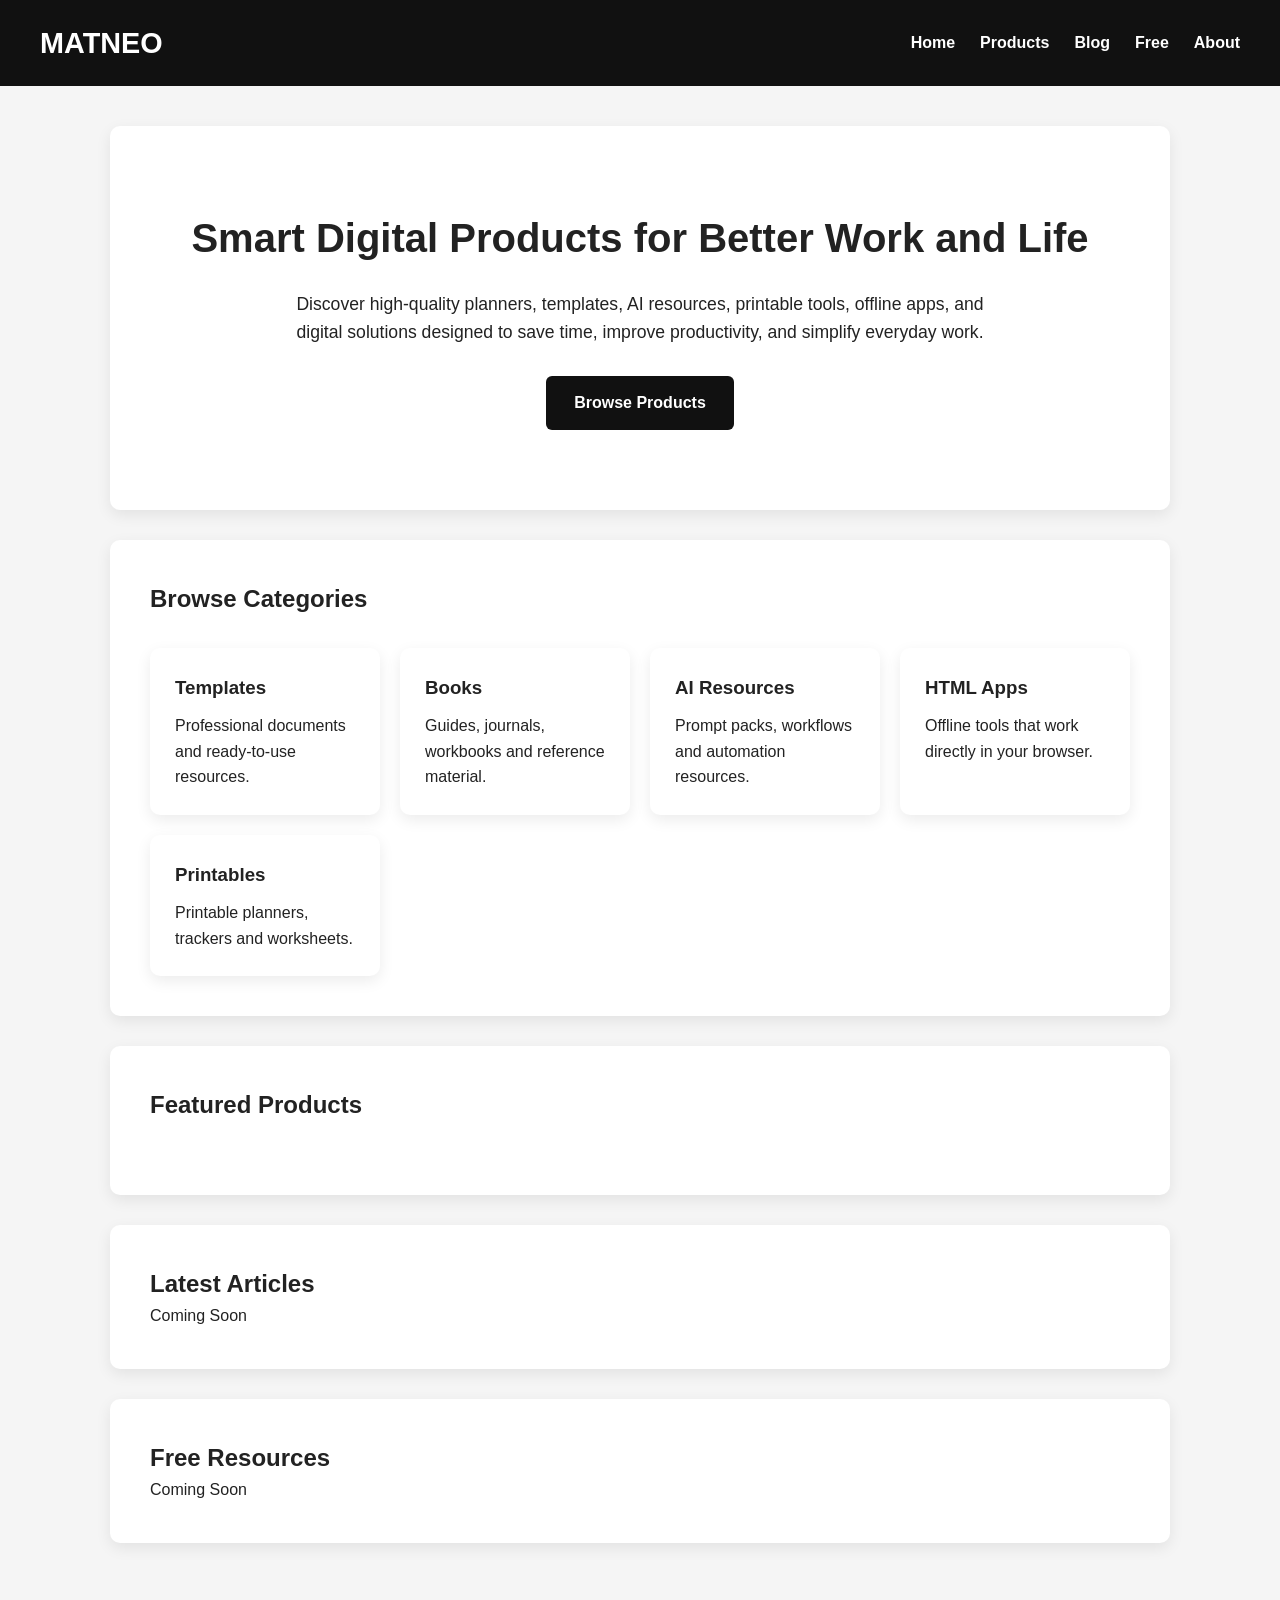
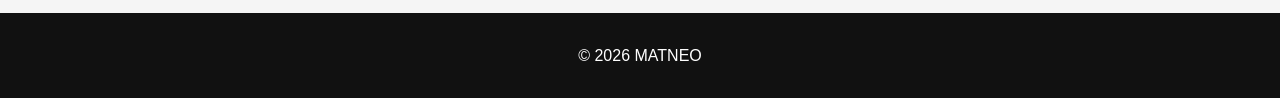
==== index.html @ 61af0aec "Initial website structure Homepage, styles, categories and product system." ====
<!DOCTYPE html>
<html lang="en">
<head>
    <meta charset="UTF-8">
    <meta name="viewport" content="width=device-width, initial-scale=1.0">

    <title>MATNEO | Smart Digital Products</title>

    <meta name="description" content="Digital products, templates, planners, AI tools and productivity resources.">

    <link rel="stylesheet" href="css/style.css">
</head>

<body>

<header>

    <div class="logo">
        <a href="index.html">MATNEO</a>
    </div>

    <nav>

        <a href="index.html">Home</a>

        <a href="products/">Products</a>

        <a href="blog/">Blog</a>

        <a href="downloads/">Free</a>

        <a href="#">About</a>

    </nav>

</header>

<main>

<section id="hero">

    <h2>Smart Digital Products for Better Work and Life</h2>

    <p>
        Discover high-quality planners, templates, AI resources, printable tools,
        offline apps, and digital solutions designed to save time, improve
        productivity, and simplify everyday work.
    </p>

    <a href="products/" class="btn">
        Browse Products
    </a>

</section>

<section id="categories">

    <h2>Browse Categories</h2>

    <div class="category-grid">

        <a href="products/" class="category-card">
            <h3>Templates</h3>
            <p>Professional documents and ready-to-use resources.</p>
        </a>

        <a href="products/" class="category-card">
            <h3>Books</h3>
            <p>Guides, journals, workbooks and reference material.</p>
        </a>

        <a href="products/" class="category-card">
            <h3>AI Resources</h3>
            <p>Prompt packs, workflows and automation resources.</p>
        </a>

        <a href="products/" class="category-card">
            <h3>HTML Apps</h3>
            <p>Offline tools that work directly in your browser.</p>
        </a>

        <a href="products/" class="category-card">
            <h3>Printables</h3>
            <p>Printable planners, trackers and worksheets.</p>
        </a>

    </div>

</section>

<section id="featured">

    <h2>Featured Products</h2>

    <div id="featured-products">

    </div>

</section>

<section id="latest">

<h2>Latest Articles</h2>

<p>Coming Soon</p>

</section>

<section id="free">

<h2>Free Resources</h2>

<p>Coming Soon</p>

</section>

</main>

<footer>

<p>© 2026 MATNEO</p>

</footer>

<script src="js/app.js"></script>

</body>
</html>
---- css/style.css ----
:root{

    --primary:#111111;
    --secondary:#f5f5f5;
    --background:#ffffff;
    --text:#222222;

    --radius:10px;

    --container:1100px;

    --transition:.3s;

    --shadow:0 5px 15px rgba(0,0,0,.08);

    --font:Arial, Helvetica, sans-serif;

}
*{
margin:0;
padding:0;
box-sizing:border-box;
}

body{
font-family:var(--font);
line-height:1.6;
background:var(--secondary);
color:var(--text);
}

header{
display:flex;
justify-content:space-between;
align-items:center;
background:var(--primary);
padding:20px 40px;
}

.logo a{
font-size:1.8rem;
font-weight:bold;
color:white;
text-decoration:none;
}

nav{
display:flex;
gap:25px;
align-items:center;
}

nav a{
color:white;
text-decoration:none;
font-weight:600;
transition:.3s;
}

nav a:hover{
opacity:.7;
}

main{
max-width:var(--container);
margin:auto;
padding:40px 20px;
}

section{
background:var(--background);
padding:40px;
margin-bottom:30px;
border-radius:var(--radius);
box-shadow:var(--shadow);
}

footer{
text-align:center;
padding:30px;
background:var(--primary);
color:white;
}

#hero{
    text-align:center;
    padding:80px 30px;
}

#hero h2{
    font-size:2.5rem;
    margin-bottom:20px;
}

#hero p{
    max-width:700px;
    margin:0 auto 30px;
    font-size:1.1rem;
}

.btn{
    display:inline-block;
    padding:14px 28px;
    background:#111;
    color:white;
    text-decoration:none;
    border-radius:6px;
    font-weight:bold;
}

.btn:hover{
    opacity:.85;
}

/* ==========================
   CATEGORY GRID
========================== */

.category-grid{
display:grid;
grid-template-columns:repeat(auto-fit,minmax(220px,1fr));
gap:20px;
margin-top:30px;
}

.category-card{
display:block;
padding:25px;
background:var(--background);
color:var(--text);
text-decoration:none;
border-radius:var(--radius);
box-shadow:var(--shadow);
transition:var(--transition);
}

.category-card:hover{
transform:translateY(-5px);
}

.category-card h3{
margin-bottom:10px;
}

#featured-products{
display:grid;
grid-template-columns:repeat(auto-fit,minmax(250px,1fr));
gap:20px;
margin-top:30px;
}
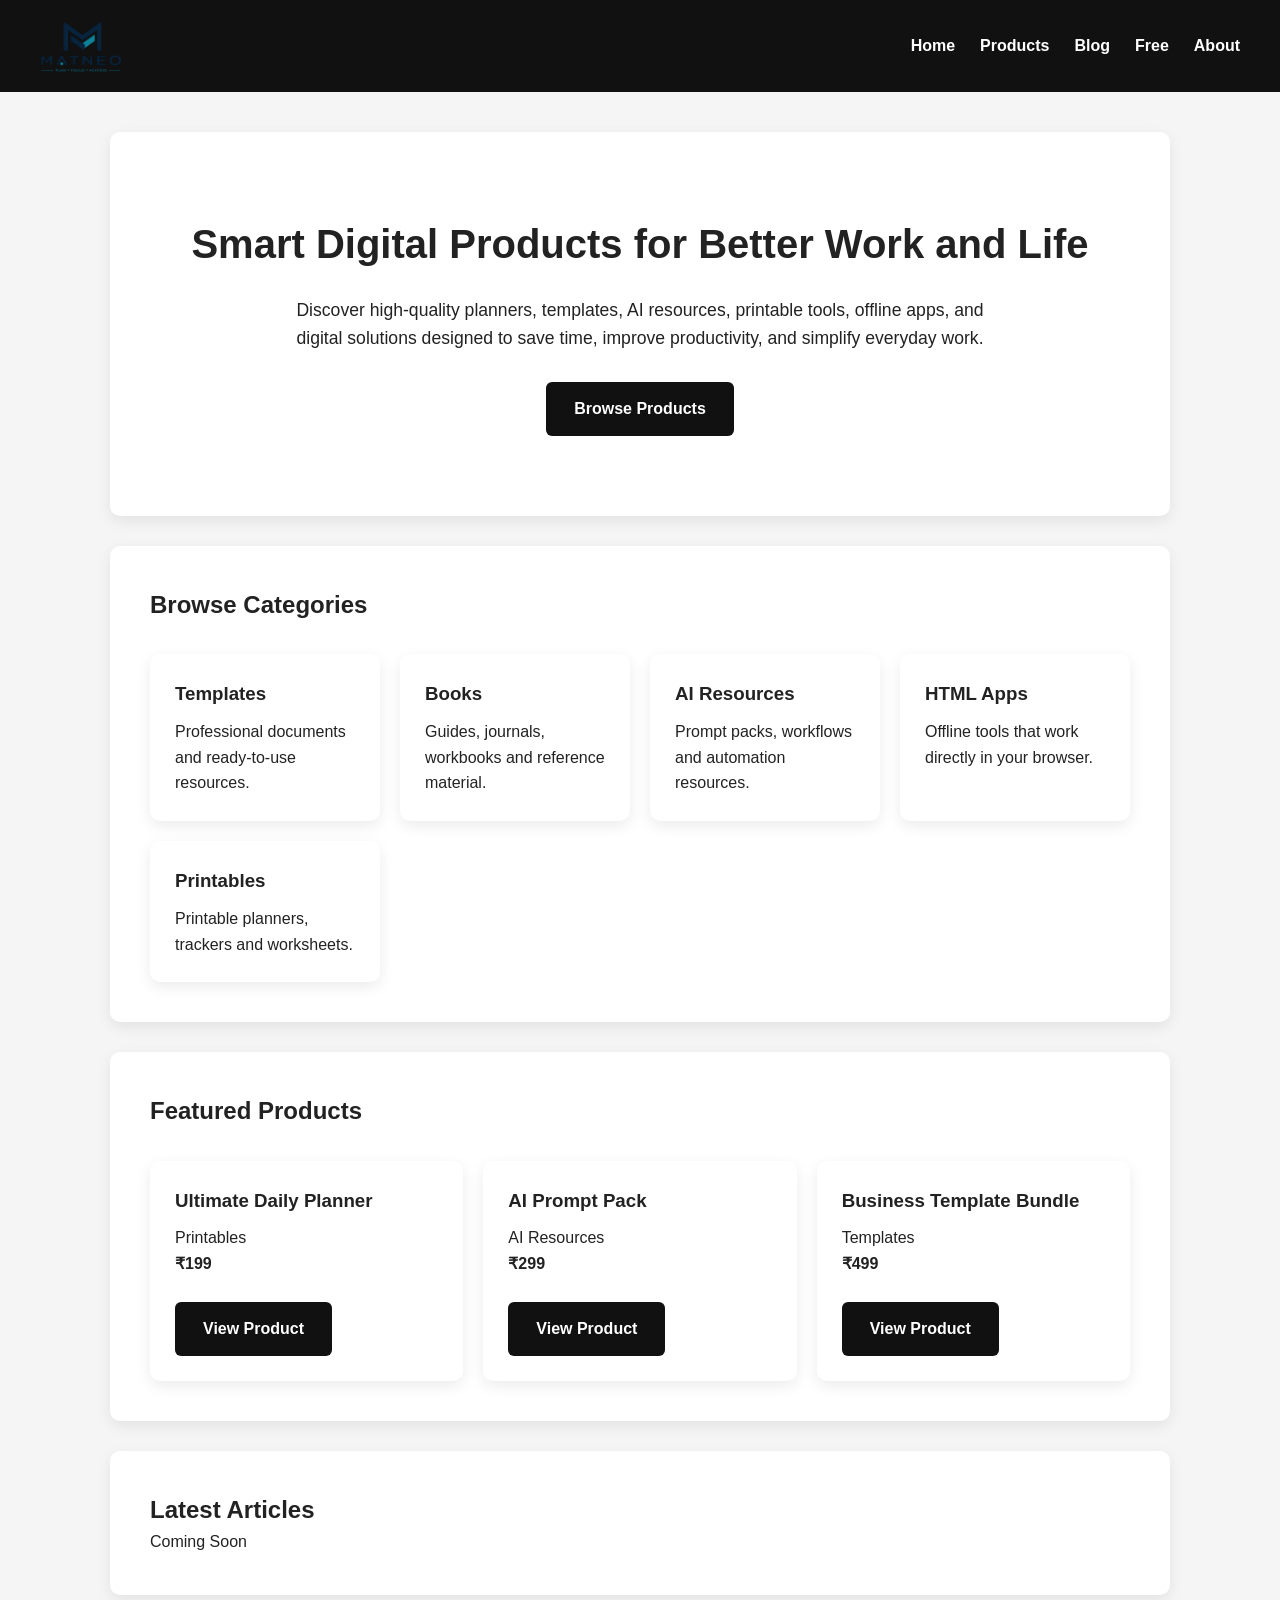
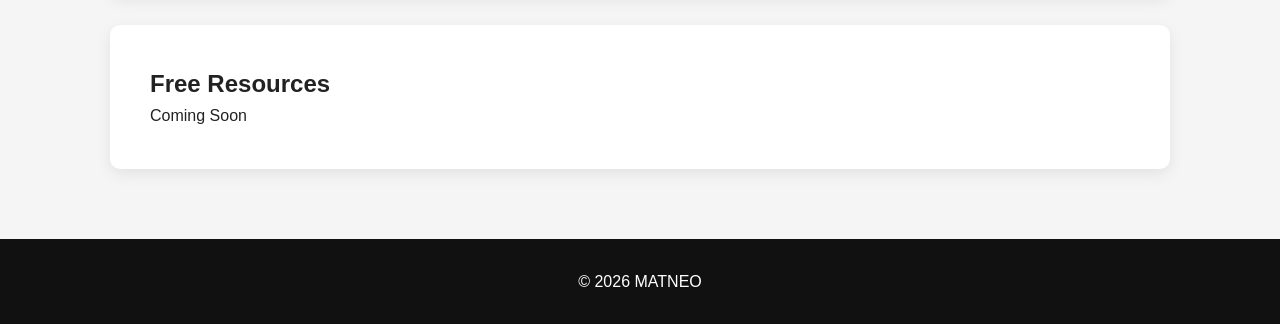
==== commit 8ab9646c: "logos" ====
--- a/index.html
+++ b/index.html
@@ -16,8 +16,12 @@
 <header>
 
     <div class="logo">
-        <a href="index.html">MATNEO</a>
-    </div>
+    <a href="index.html">
+        <img src="Images/logo2.png"
+             alt="MATNEO Logo"
+             class="site-logo">
+    </a>
+</div>
 
     <nav>
 
--- a/css/style.css
+++ b/css/style.css
@@ -147,4 +147,22 @@
 grid-template-columns:repeat(auto-fit,minmax(250px,1fr));
 gap:20px;
 margin-top:30px;
+}
+
+#product-list{
+display:grid;
+grid-template-columns:repeat(auto-fit,minmax(250px,1fr));
+gap:20px;
+margin-top:30px;
+}
+
+.site-logo{
+    height:52px;
+    width:auto;
+    display:block;
+    transition:.3s;
+}
+
+.site-logo:hover{
+    transform:scale(1.03);
 }
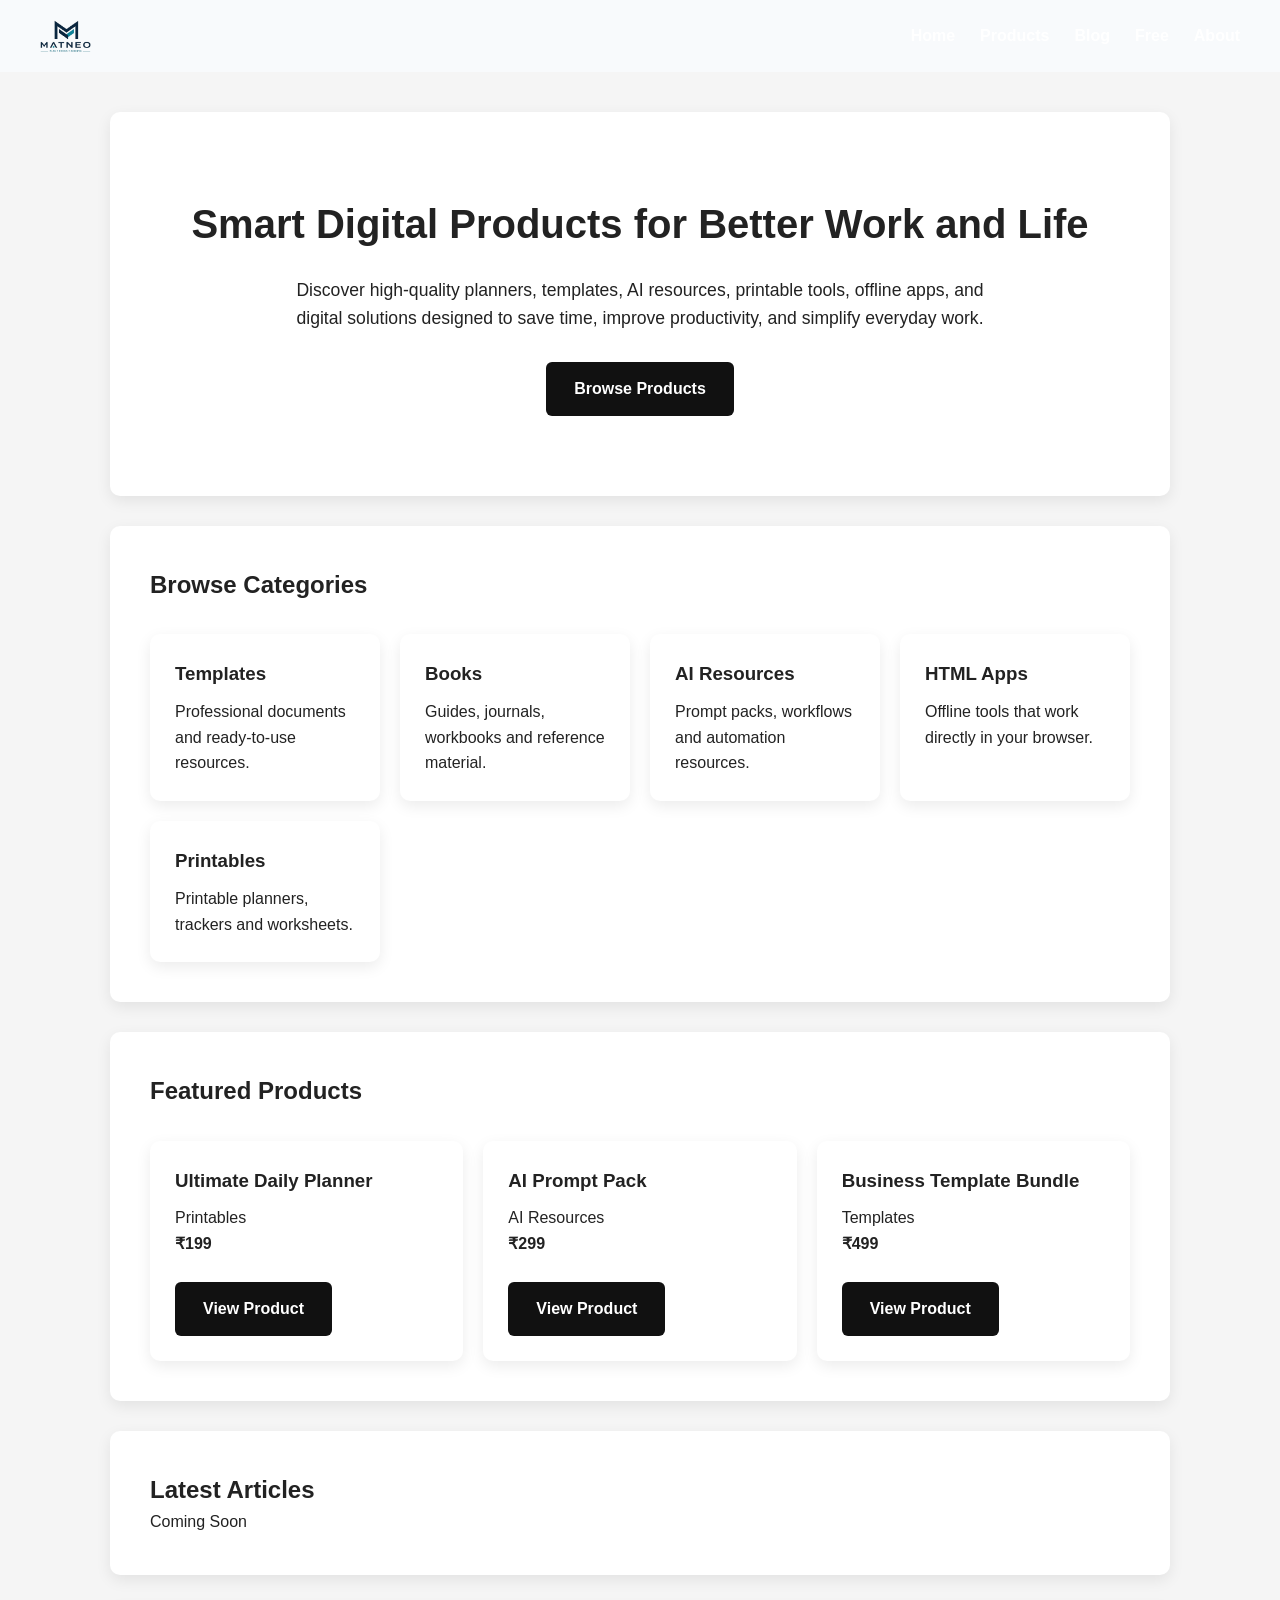
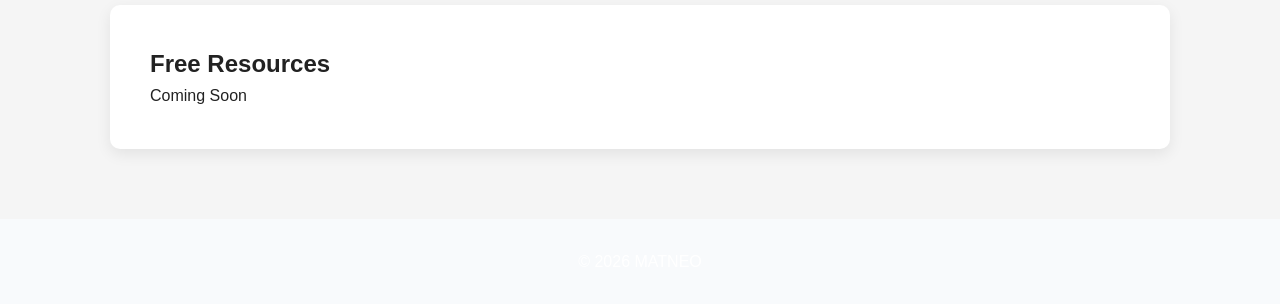
==== commit e861818c: "update 1" ====
--- a/index.html
+++ b/index.html
@@ -9,6 +9,7 @@
     <meta name="description" content="Digital products, templates, planners, AI tools and productivity resources.">
 
     <link rel="stylesheet" href="css/style.css">
+    <link rel="icon" type="image/x-icon" href="favicon.ico">
 </head>
 
 <body>
--- a/css/style.css
+++ b/css/style.css
@@ -1,6 +1,6 @@
 :root{
 
-    --primary:#111111;
+    --primary:#F8FAFC;
     --secondary:#f5f5f5;
     --background:#ffffff;
     --text:#222222;
@@ -157,7 +157,7 @@
 }
 
 .site-logo{
-    height:52px;
+    height:32px;
     width:auto;
     display:block;
     transition:.3s;
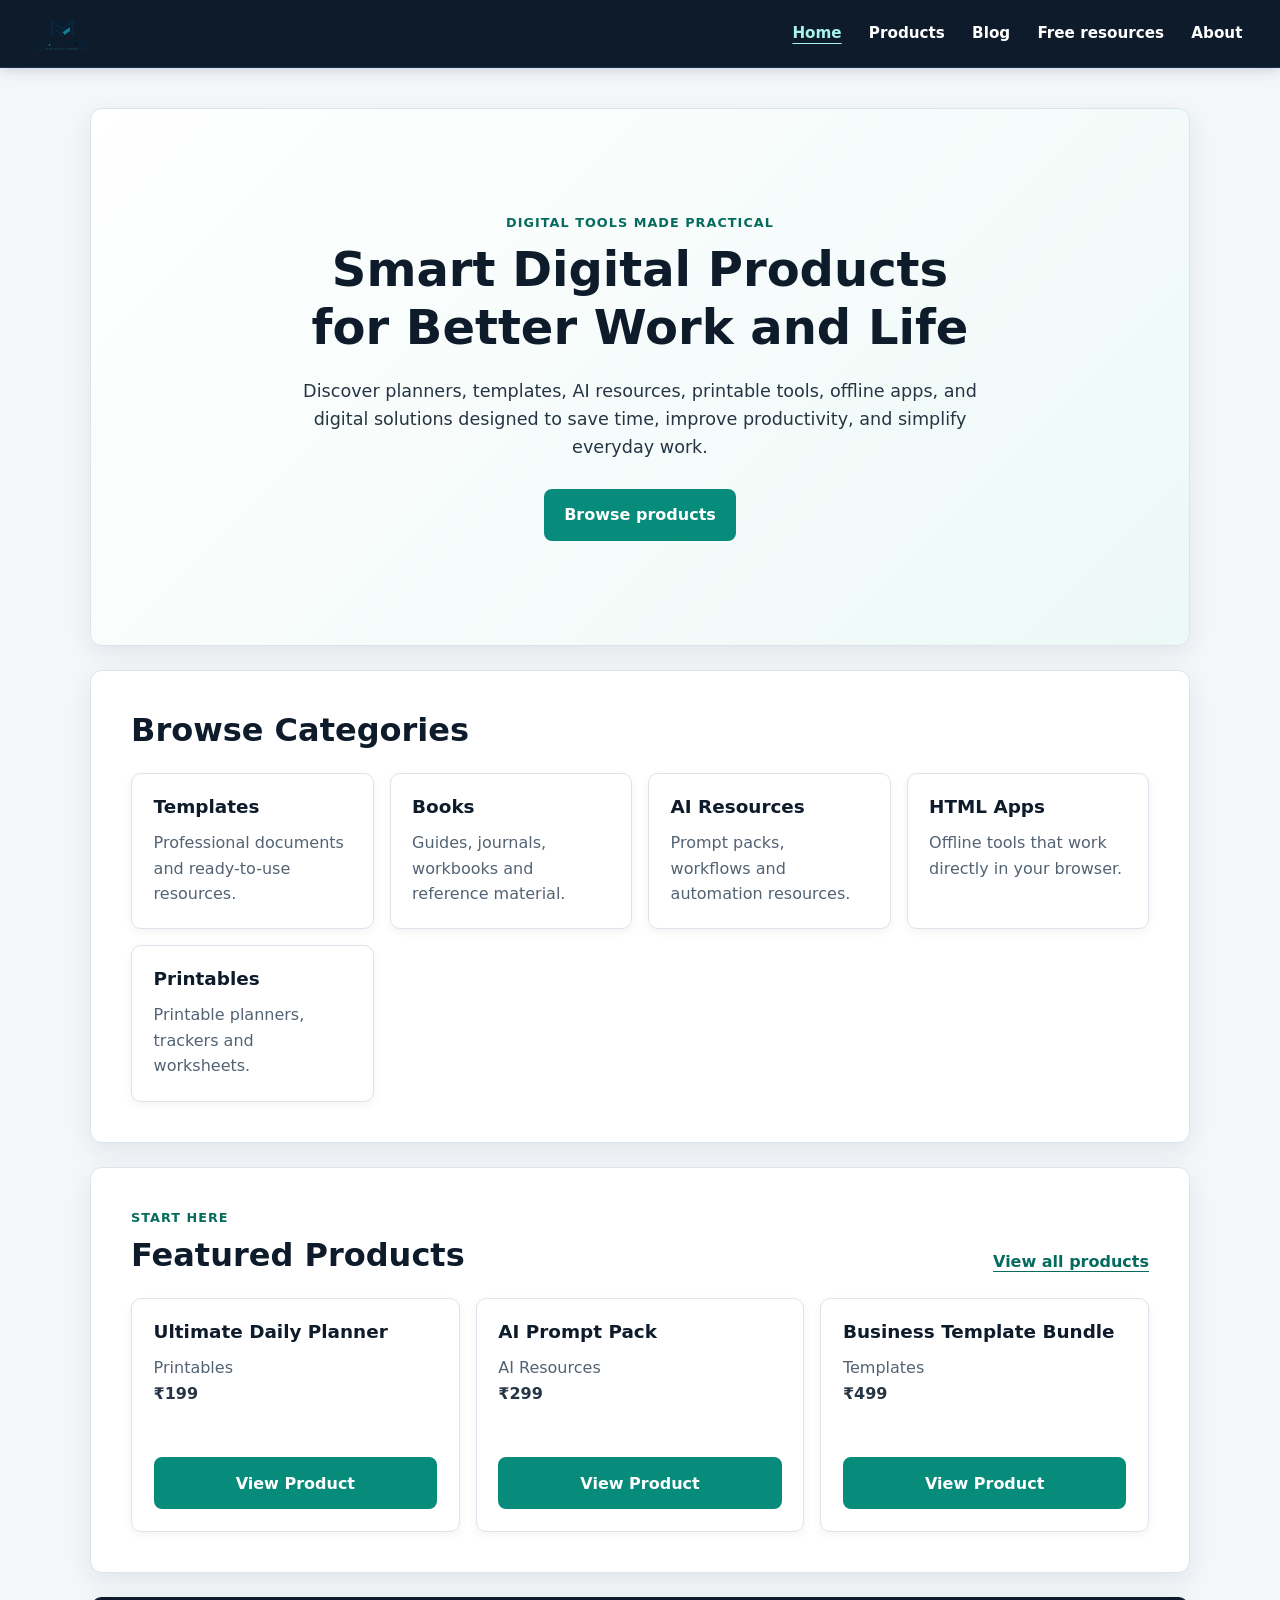
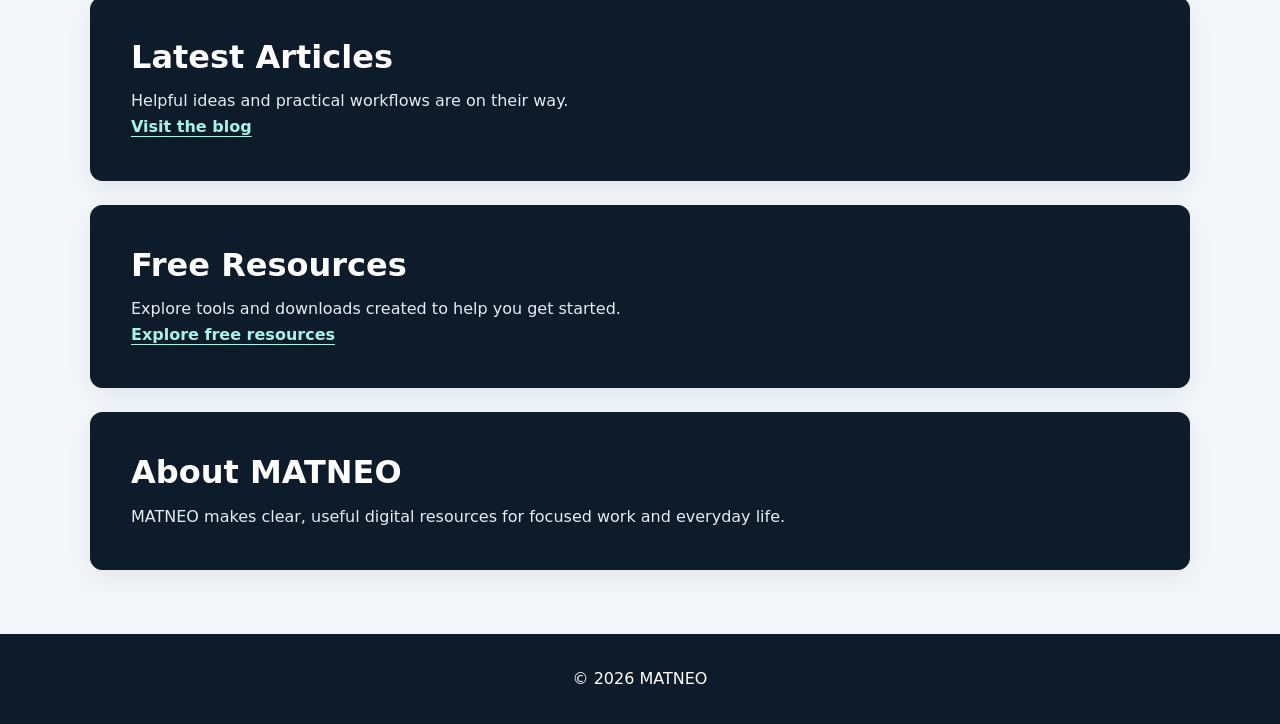
==== commit d003e481: "update all" ====
--- a/index.html
+++ b/index.html
@@ -1,133 +1,67 @@
-<!DOCTYPE html>
+<!doctype html>
 <html lang="en">
 <head>
-    <meta charset="UTF-8">
-    <meta name="viewport" content="width=device-width, initial-scale=1.0">
+  <meta charset="utf-8">
+  <meta name="viewport" content="width=device-width, initial-scale=1">
+  <meta name="description" content="MATNEO creates practical digital planners, templates, AI resources and browser-based tools for better work and life.">
+  <meta name="robots" content="index, follow">
+  <meta name="theme-color" content="#0d1b2a">
+  <meta property="og:type" content="website">
+  <meta property="og:title" content="MATNEO | Smart Digital Products">
+  <meta property="og:description" content="Practical digital products that save time and simplify work.">
+  <meta property="og:image" content="Images/logo2.png">
+  <title>MATNEO | Smart Digital Products</title>
+  <link rel="icon" href="favcon.ico" sizes="any">
+  <link rel="stylesheet" href="css/style.css">
+</head>
+<body>
+  <a class="skip-link" href="#main-content">Skip to main content</a>
+  <header class="site-header">
+    <a class="logo" href="index.html" aria-label="MATNEO home">
+      <img src="Images/logo2.png" alt="MATNEO" class="site-logo" width="147" height="32">
+    </a>
+    <button class="menu-toggle" type="button" aria-expanded="false" aria-controls="primary-navigation">
+      <span class="menu-toggle__label">Menu</span>
+    </button>
+    <nav id="primary-navigation" aria-label="Primary navigation">
+      <a href="index.html" aria-current="page">Home</a>
+      <a href="products/">Products</a>
+      <a href="blog/">Blog</a>
+      <a href="downloads/">Free resources</a>
+      <a href="#about">About</a>
+    </nav>
+  </header>
 
-    <title>MATNEO | Smart Digital Products</title>
+  <main id="main-content">
+    <section id="hero" aria-labelledby="hero-title">
+      <p class="eyebrow">Digital tools made practical</p>
+      <h1 id="hero-title">Smart Digital Products for Better Work and Life</h1>
+      <p>Discover planners, templates, AI resources, printable tools, offline apps, and digital solutions designed to save time, improve productivity, and simplify everyday work.</p>
+      <a href="products/" class="btn">Browse products</a>
+    </section>
 
-    <meta name="description" content="Digital products, templates, planners, AI tools and productivity resources.">
+    <section id="categories" aria-labelledby="categories-title">
+      <h2 id="categories-title">Browse Categories</h2>
+      <div class="category-grid">
+        <a href="products/" class="category-card"><h3>Templates</h3><p>Professional documents and ready-to-use resources.</p></a>
+        <a href="products/" class="category-card"><h3>Books</h3><p>Guides, journals, workbooks and reference material.</p></a>
+        <a href="products/" class="category-card"><h3>AI Resources</h3><p>Prompt packs, workflows and automation resources.</p></a>
+        <a href="products/" class="category-card"><h3>HTML Apps</h3><p>Offline tools that work directly in your browser.</p></a>
+        <a href="products/" class="category-card"><h3>Printables</h3><p>Printable planners, trackers and worksheets.</p></a>
+      </div>
+    </section>
 
-    <link rel="stylesheet" href="css/style.css">
-    <link rel="icon" type="image/x-icon" href="favicon.ico">
-</head>
+    <section id="featured" aria-labelledby="featured-title">
+      <div class="section-heading"><div><p class="eyebrow">Start here</p><h2 id="featured-title">Featured Products</h2></div><a href="products/" class="text-link">View all products</a></div>
+      <div id="featured-products" class="product-grid" aria-live="polite"></div>
+    </section>
 
-<body>
+    <section id="latest" class="callout" aria-labelledby="latest-title"><h2 id="latest-title">Latest Articles</h2><p>Helpful ideas and practical workflows are on their way.</p><a class="text-link" href="blog/">Visit the blog</a></section>
+    <section id="free" class="callout" aria-labelledby="free-title"><h2 id="free-title">Free Resources</h2><p>Explore tools and downloads created to help you get started.</p><a class="text-link" href="downloads/">Explore free resources</a></section>
+    <section id="about" class="callout" aria-labelledby="about-title"><h2 id="about-title">About MATNEO</h2><p>MATNEO makes clear, useful digital resources for focused work and everyday life.</p></section>
+  </main>
 
-<header>
-
-    <div class="logo">
-    <a href="index.html">
-        <img src="Images/logo2.png"
-             alt="MATNEO Logo"
-             class="site-logo">
-    </a>
-</div>
-
-    <nav>
-
-        <a href="index.html">Home</a>
-
-        <a href="products/">Products</a>
-
-        <a href="blog/">Blog</a>
-
-        <a href="downloads/">Free</a>
-
-        <a href="#">About</a>
-
-    </nav>
-
-</header>
-
-<main>
-
-<section id="hero">
-
-    <h2>Smart Digital Products for Better Work and Life</h2>
-
-    <p>
-        Discover high-quality planners, templates, AI resources, printable tools,
-        offline apps, and digital solutions designed to save time, improve
-        productivity, and simplify everyday work.
-    </p>
-
-    <a href="products/" class="btn">
-        Browse Products
-    </a>
-
-</section>
-
-<section id="categories">
-
-    <h2>Browse Categories</h2>
-
-    <div class="category-grid">
-
-        <a href="products/" class="category-card">
-            <h3>Templates</h3>
-            <p>Professional documents and ready-to-use resources.</p>
-        </a>
-
-        <a href="products/" class="category-card">
-            <h3>Books</h3>
-            <p>Guides, journals, workbooks and reference material.</p>
-        </a>
-
-        <a href="products/" class="category-card">
-            <h3>AI Resources</h3>
-            <p>Prompt packs, workflows and automation resources.</p>
-        </a>
-
-        <a href="products/" class="category-card">
-            <h3>HTML Apps</h3>
-            <p>Offline tools that work directly in your browser.</p>
-        </a>
-
-        <a href="products/" class="category-card">
-            <h3>Printables</h3>
-            <p>Printable planners, trackers and worksheets.</p>
-        </a>
-
-    </div>
-
-</section>
-
-<section id="featured">
-
-    <h2>Featured Products</h2>
-
-    <div id="featured-products">
-
-    </div>
-
-</section>
-
-<section id="latest">
-
-<h2>Latest Articles</h2>
-
-<p>Coming Soon</p>
-
-</section>
-
-<section id="free">
-
-<h2>Free Resources</h2>
-
-<p>Coming Soon</p>
-
-</section>
-
-</main>
-
-<footer>
-
-<p>© 2026 MATNEO</p>
-
-</footer>
-
-<script src="js/app.js"></script>
-
+  <footer><p>&copy; <span data-current-year>2026</span> MATNEO</p></footer>
+  <script src="js/app.js" defer></script>
 </body>
-</html>+</html>
--- a/css/style.css
+++ b/css/style.css
@@ -1,168 +1,37 @@
-:root{
-
-    --primary:#F8FAFC;
-    --secondary:#f5f5f5;
-    --background:#ffffff;
-    --text:#222222;
-
-    --radius:10px;
-
-    --container:1100px;
-
-    --transition:.3s;
-
-    --shadow:0 5px 15px rgba(0,0,0,.08);
-
-    --font:Arial, Helvetica, sans-serif;
-
-}
-*{
-margin:0;
-padding:0;
-box-sizing:border-box;
-}
-
-body{
-font-family:var(--font);
-line-height:1.6;
-background:var(--secondary);
-color:var(--text);
-}
-
-header{
-display:flex;
-justify-content:space-between;
-align-items:center;
-background:var(--primary);
-padding:20px 40px;
-}
-
-.logo a{
-font-size:1.8rem;
-font-weight:bold;
-color:white;
-text-decoration:none;
-}
-
-nav{
-display:flex;
-gap:25px;
-align-items:center;
-}
-
-nav a{
-color:white;
-text-decoration:none;
-font-weight:600;
-transition:.3s;
-}
-
-nav a:hover{
-opacity:.7;
-}
-
-main{
-max-width:var(--container);
-margin:auto;
-padding:40px 20px;
-}
-
-section{
-background:var(--background);
-padding:40px;
-margin-bottom:30px;
-border-radius:var(--radius);
-box-shadow:var(--shadow);
-}
-
-footer{
-text-align:center;
-padding:30px;
-background:var(--primary);
-color:white;
-}
-
-#hero{
-    text-align:center;
-    padding:80px 30px;
-}
-
-#hero h2{
-    font-size:2.5rem;
-    margin-bottom:20px;
-}
-
-#hero p{
-    max-width:700px;
-    margin:0 auto 30px;
-    font-size:1.1rem;
-}
-
-.btn{
-    display:inline-block;
-    padding:14px 28px;
-    background:#111;
-    color:white;
-    text-decoration:none;
-    border-radius:6px;
-    font-weight:bold;
-}
-
-.btn:hover{
-    opacity:.85;
-}
-
-/* ==========================
-   CATEGORY GRID
-========================== */
-
-.category-grid{
-display:grid;
-grid-template-columns:repeat(auto-fit,minmax(220px,1fr));
-gap:20px;
-margin-top:30px;
-}
-
-.category-card{
-display:block;
-padding:25px;
-background:var(--background);
-color:var(--text);
-text-decoration:none;
-border-radius:var(--radius);
-box-shadow:var(--shadow);
-transition:var(--transition);
-}
-
-.category-card:hover{
-transform:translateY(-5px);
-}
-
-.category-card h3{
-margin-bottom:10px;
-}
-
-#featured-products{
-display:grid;
-grid-template-columns:repeat(auto-fit,minmax(250px,1fr));
-gap:20px;
-margin-top:30px;
-}
-
-#product-list{
-display:grid;
-grid-template-columns:repeat(auto-fit,minmax(250px,1fr));
-gap:20px;
-margin-top:30px;
-}
-
-.site-logo{
-    height:32px;
-    width:auto;
-    display:block;
-    transition:.3s;
-}
-
-.site-logo:hover{
-    transform:scale(1.03);
-}+:root { --primary:#0d1b2a; --primary-light:#18324b; --accent:#078b7a; --accent-dark:#056b5e; --background:#fff; --surface:#f4f7fa; --text:#263544; --muted:#536374; --border:#dbe4ec; --radius:12px; --container:1100px; --transition:180ms ease; --shadow:0 8px 24px rgb(13 27 42 / 8%); --font:Inter,system-ui,-apple-system,BlinkMacSystemFont,"Segoe UI",sans-serif; }
+* { box-sizing:border-box; }
+html { scroll-behavior:smooth; }
+body { min-width:320px; margin:0; font-family:var(--font); background:var(--surface); color:var(--text); line-height:1.6; }
+img { max-width:100%; }
+a { color:inherit; }
+a:focus-visible, button:focus-visible { outline:3px solid #f5b700; outline-offset:3px; }
+.skip-link { position:fixed; top:0; left:1rem; z-index:2000; padding:.6rem 1rem; background:#fff; color:var(--primary); transform:translateY(-120%); transition:transform var(--transition); }
+.skip-link:focus { transform:translateY(0); }
+.site-header { display:flex; align-items:center; justify-content:space-between; gap:1rem; min-height:68px; padding:12px clamp(1rem,4vw,2.25rem); background:var(--primary); border-bottom:1px solid var(--primary-light); position:sticky; top:0; z-index:1000; box-shadow:0 2px 12px rgb(13 27 42 / 18%); }
+.logo { display:inline-flex; flex-shrink:0; align-items:center; border-radius:4px; }
+.site-logo { display:block; width:auto; height:32px; }
+nav { display:flex; align-items:center; gap:clamp(.75rem,2.5vw,1.5rem); }
+nav a { padding:.35rem .1rem; color:#fff; font-size:.95rem; font-weight:700; text-decoration:none; text-underline-offset:5px; }
+nav a:hover, nav a[aria-current="page"] { color:#a7f3e8; text-decoration:underline; }
+.menu-toggle { display:none; border:1px solid rgb(255 255 255 / 55%); border-radius:6px; padding:.45rem .7rem; color:#fff; background:transparent; font:inherit; font-weight:700; cursor:pointer; }
+main { width:min(100% - 2rem, var(--container)); margin-inline:auto; padding:clamp(1.5rem,4vw,2.5rem) 0; }
+section { margin-bottom:1.5rem; padding:clamp(1.5rem,4vw,2.5rem); background:var(--background); border:1px solid var(--border); border-radius:var(--radius); box-shadow:var(--shadow); }
+h1,h2,h3 { margin:0; color:var(--primary); line-height:1.2; }
+h1 { font-size:clamp(2rem,5vw,3rem); } h2 { font-size:clamp(1.5rem,3vw,2rem); } h3 { font-size:1.15rem; }
+p { margin:.75rem 0 0; } .intro { max-width:58ch; font-size:1.1rem; }
+.eyebrow { margin:0 0 .5rem; color:var(--accent-dark); font-size:.8rem; font-weight:800; letter-spacing:.08em; text-transform:uppercase; }
+#hero { padding-block:clamp(3.5rem,9vw,6.5rem); text-align:center; background:linear-gradient(135deg,#fff 0%,#edf9f7 100%); }
+#hero h1 { max-width:21ch; margin-inline:auto; } #hero p:not(.eyebrow) { max-width:65ch; margin:1.25rem auto 1.75rem; font-size:1.1rem; }
+.btn { display:inline-flex; align-items:center; justify-content:center; min-height:46px; padding:.7rem 1.15rem; border:2px solid var(--accent); border-radius:8px; background:var(--accent); color:#fff; font-weight:800; text-decoration:none; transition:background var(--transition),border-color var(--transition),transform var(--transition); }
+.btn:hover { border-color:var(--accent-dark); background:var(--accent-dark); color:#fff; transform:translateY(-2px); }
+.section-heading { display:flex; align-items:end; justify-content:space-between; gap:1rem; } .text-link { color:var(--accent-dark); font-weight:800; text-underline-offset:4px; }
+.category-grid,.product-grid { display:grid; grid-template-columns:repeat(auto-fit,minmax(min(100%,220px),1fr)); gap:1rem; margin-top:1.5rem; }
+.category-card,.product-card { display:flex; flex-direction:column; min-height:100%; padding:1.35rem; border:1px solid var(--border); border-radius:10px; background:#fff; color:var(--text); text-decoration:none; box-shadow:0 3px 10px rgb(13 27 42 / 5%); transition:transform var(--transition),box-shadow var(--transition),border-color var(--transition); }
+.category-card:hover { border-color:var(--accent); box-shadow:var(--shadow); transform:translateY(-3px); } .category-card p { color:var(--muted); }
+.product-card { gap:.75rem; } .product-card p { margin:0; color:var(--muted); } .product-price { color:var(--primary); font-size:1.08rem; } .product-card .btn { width:100%; margin-top:auto; }
+.product-status { grid-column:1 / -1; padding:1rem; border-radius:8px; background:#edf9f7; color:var(--primary); }
+.callout { background:var(--primary); border-color:var(--primary); color:#e4edf5; } .callout h2 { color:#fff; } .callout .text-link { color:#a7f3e8; }
+footer { padding:2rem 1rem; background:var(--primary); color:#fff; text-align:center; } footer p { margin:0; }
+@media (max-width:700px) { .site-header { flex-wrap:wrap; } .menu-toggle { display:block; margin-left:auto; } nav { display:none; order:3; flex-basis:100%; flex-direction:column; align-items:stretch; gap:0; padding-top:.25rem; } nav.is-open { display:flex; } nav a { padding:.75rem; border-top:1px solid rgb(255 255 255 / 14%); } .section-heading { align-items:start; flex-direction:column; } }
+@media (max-width:480px) { main { width:min(100% - 1.25rem,var(--container)); } section { padding:1.25rem; } .btn { width:100%; } #hero { padding-block:3.25rem; } }
+@media (prefers-reduced-motion:reduce) { html { scroll-behavior:auto; } *,*::before,*::after { transition-duration:.01ms !important; animation-duration:.01ms !important; animation-iteration-count:1 !important; } }
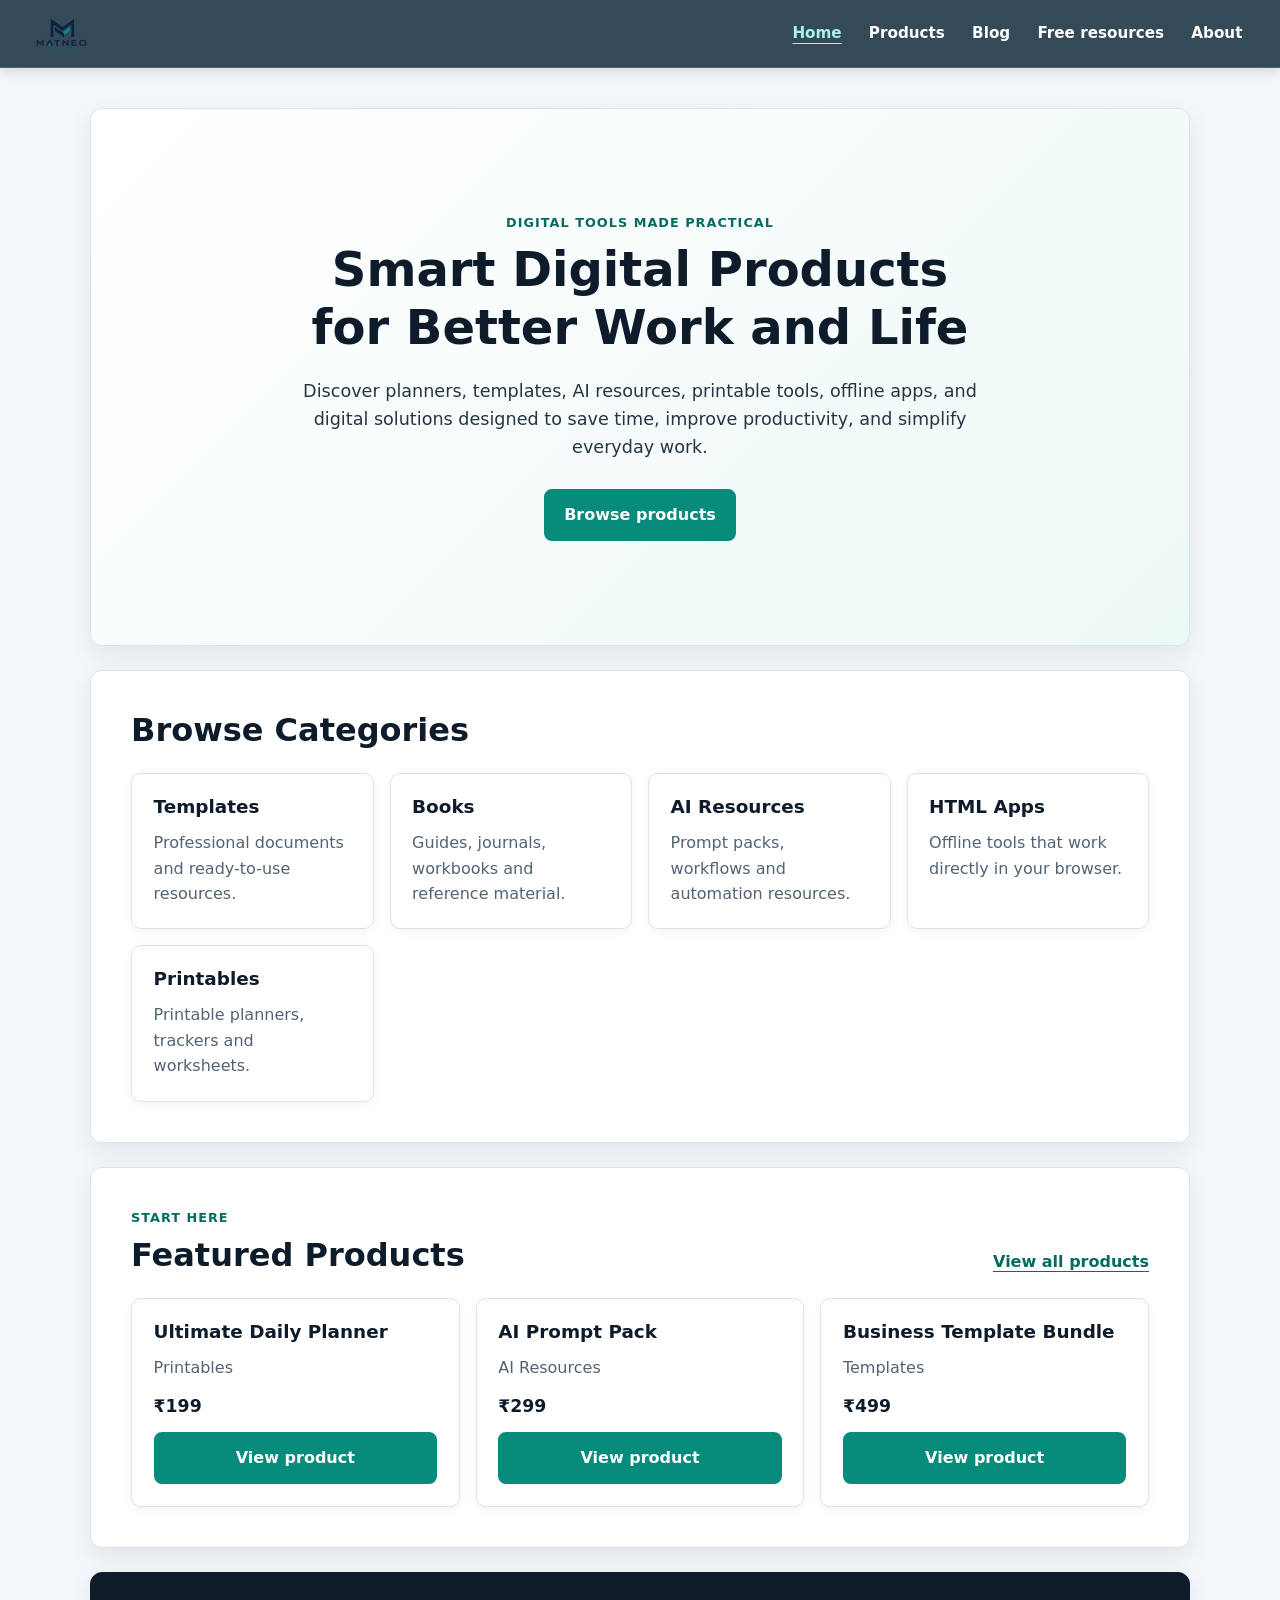
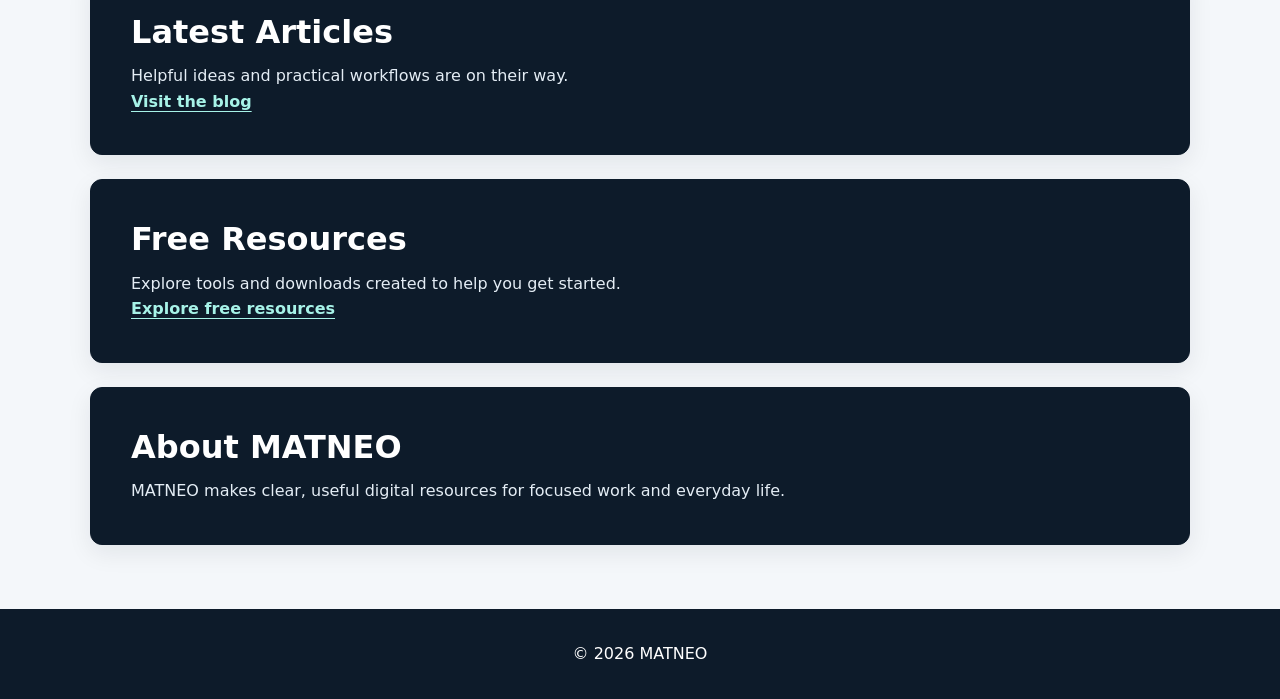
==== commit 5e28f8e2: "changes" ====
--- a/index.html
+++ b/index.html
@@ -5,7 +5,7 @@
   <meta name="viewport" content="width=device-width, initial-scale=1">
   <meta name="description" content="MATNEO creates practical digital planners, templates, AI resources and browser-based tools for better work and life.">
   <meta name="robots" content="index, follow">
-  <meta name="theme-color" content="#0d1b2a">
+  <meta name="theme-color" content="#344a59">
   <meta property="og:type" content="website">
   <meta property="og:title" content="MATNEO | Smart Digital Products">
   <meta property="og:description" content="Practical digital products that save time and simplify work.">
--- a/css/style.css
+++ b/css/style.css
@@ -1,4 +1,4 @@
-:root { --primary:#0d1b2a; --primary-light:#18324b; --accent:#078b7a; --accent-dark:#056b5e; --background:#fff; --surface:#f4f7fa; --text:#263544; --muted:#536374; --border:#dbe4ec; --radius:12px; --container:1100px; --transition:180ms ease; --shadow:0 8px 24px rgb(13 27 42 / 8%); --font:Inter,system-ui,-apple-system,BlinkMacSystemFont,"Segoe UI",sans-serif; }
+:root { --primary:#0d1b2a; --primary-light:#18324b; --header:#344a59; --header-border:#4a6475; --accent:#078b7a; --accent-dark:#056b5e; --background:#fff; --surface:#f4f7fa; --text:#263544; --muted:#536374; --border:#dbe4ec; --radius:12px; --container:1100px; --transition:180ms ease; --shadow:0 8px 24px rgb(13 27 42 / 8%); --font:Inter,system-ui,-apple-system,BlinkMacSystemFont,"Segoe UI",sans-serif; }
 * { box-sizing:border-box; }
 html { scroll-behavior:smooth; }
 body { min-width:320px; margin:0; font-family:var(--font); background:var(--surface); color:var(--text); line-height:1.6; }
@@ -7,7 +7,7 @@
 a:focus-visible, button:focus-visible { outline:3px solid #f5b700; outline-offset:3px; }
 .skip-link { position:fixed; top:0; left:1rem; z-index:2000; padding:.6rem 1rem; background:#fff; color:var(--primary); transform:translateY(-120%); transition:transform var(--transition); }
 .skip-link:focus { transform:translateY(0); }
-.site-header { display:flex; align-items:center; justify-content:space-between; gap:1rem; min-height:68px; padding:12px clamp(1rem,4vw,2.25rem); background:var(--primary); border-bottom:1px solid var(--primary-light); position:sticky; top:0; z-index:1000; box-shadow:0 2px 12px rgb(13 27 42 / 18%); }
+.site-header { display:flex; align-items:center; justify-content:space-between; gap:1rem; min-height:68px; padding:12px clamp(1rem,4vw,2.25rem); background:var(--header); border-bottom:1px solid var(--header-border); position:sticky; top:0; z-index:1000; box-shadow:0 2px 12px rgb(13 27 42 / 18%); }
 .logo { display:inline-flex; flex-shrink:0; align-items:center; border-radius:4px; }
 .site-logo { display:block; width:auto; height:32px; }
 nav { display:flex; align-items:center; gap:clamp(.75rem,2.5vw,1.5rem); }
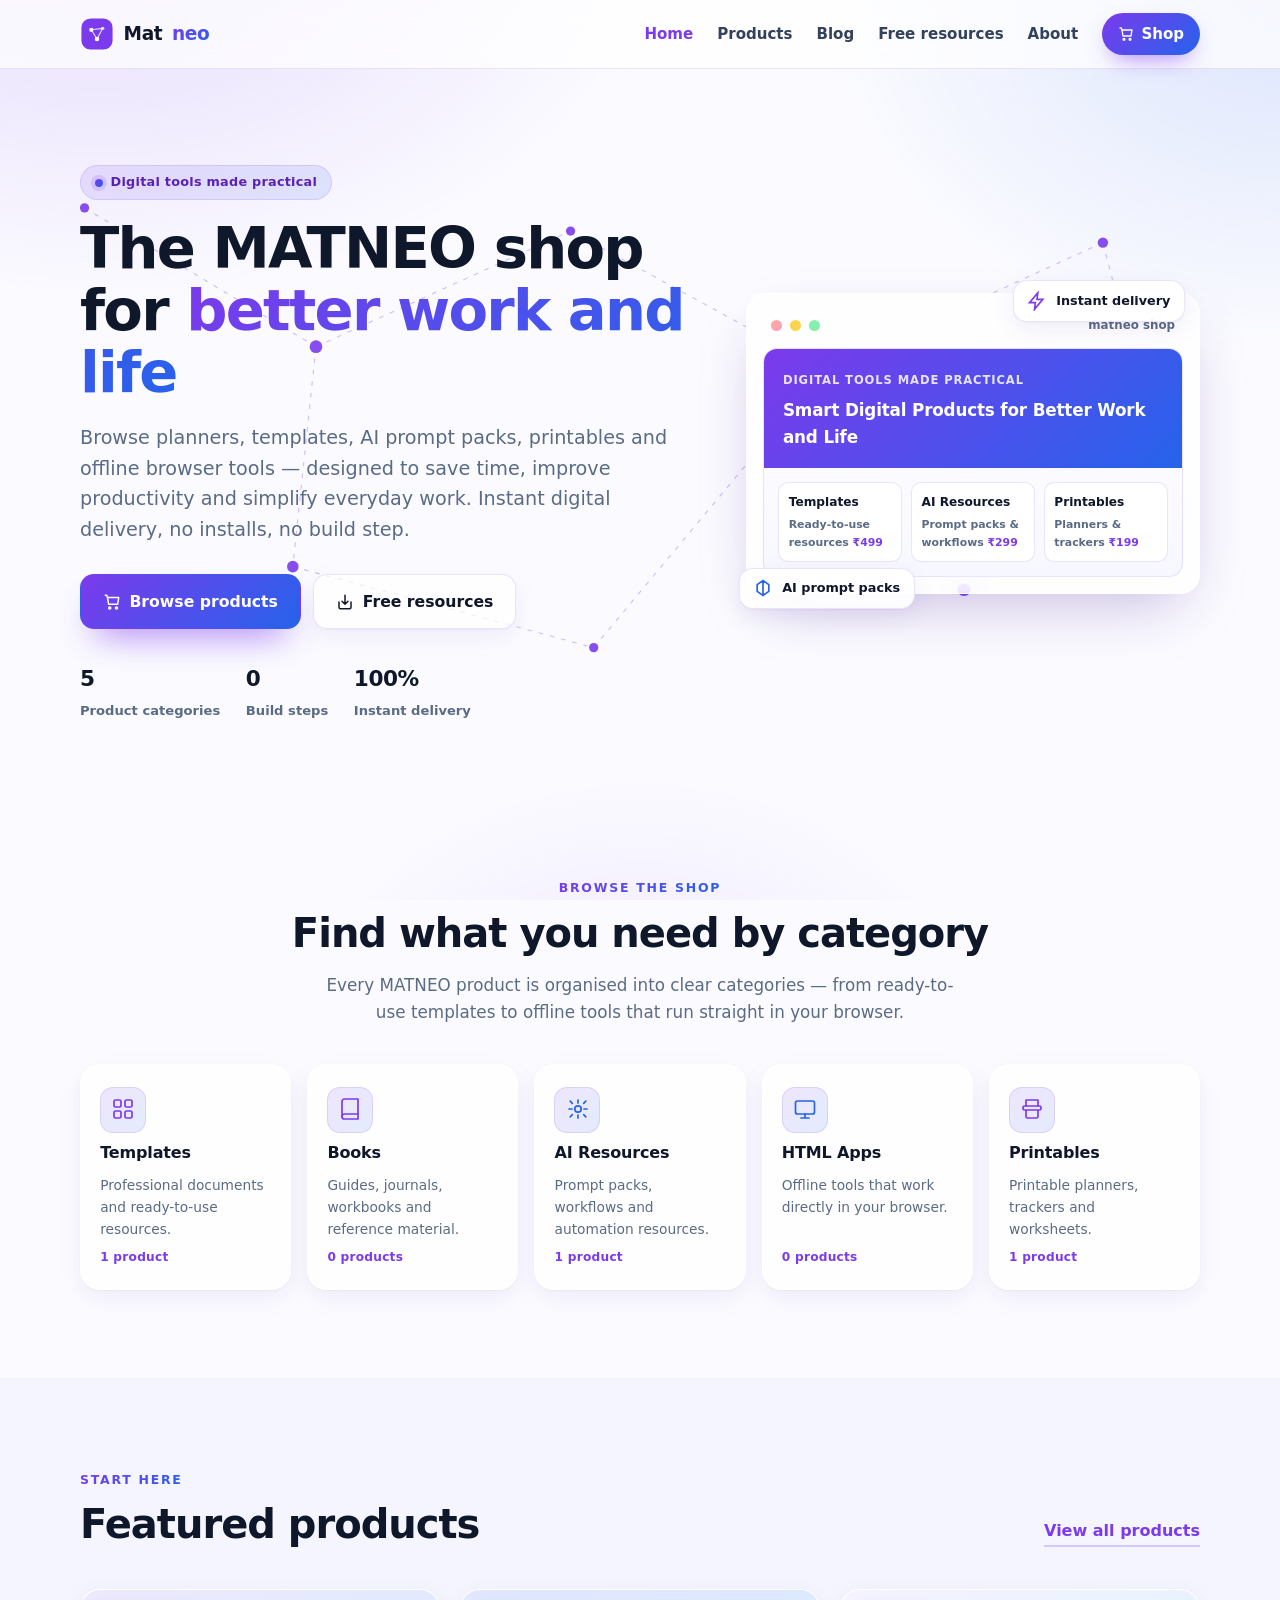
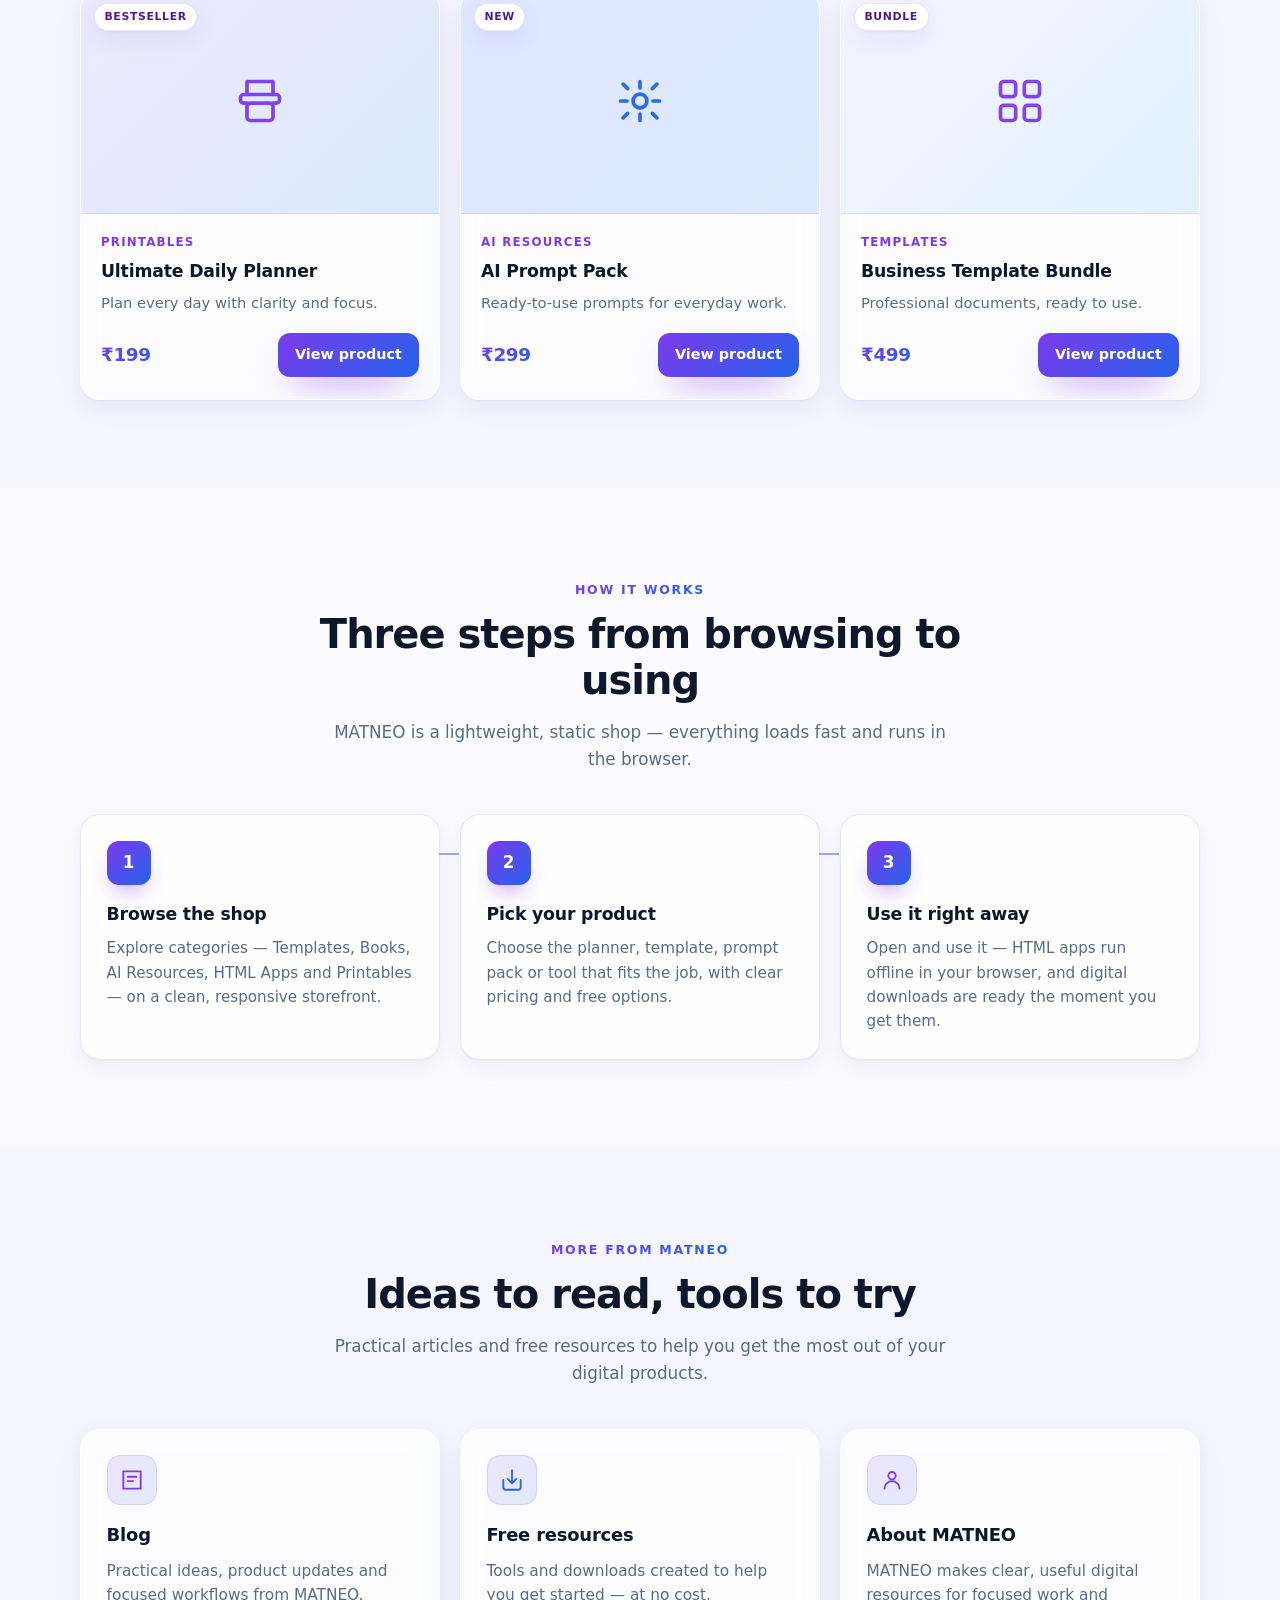
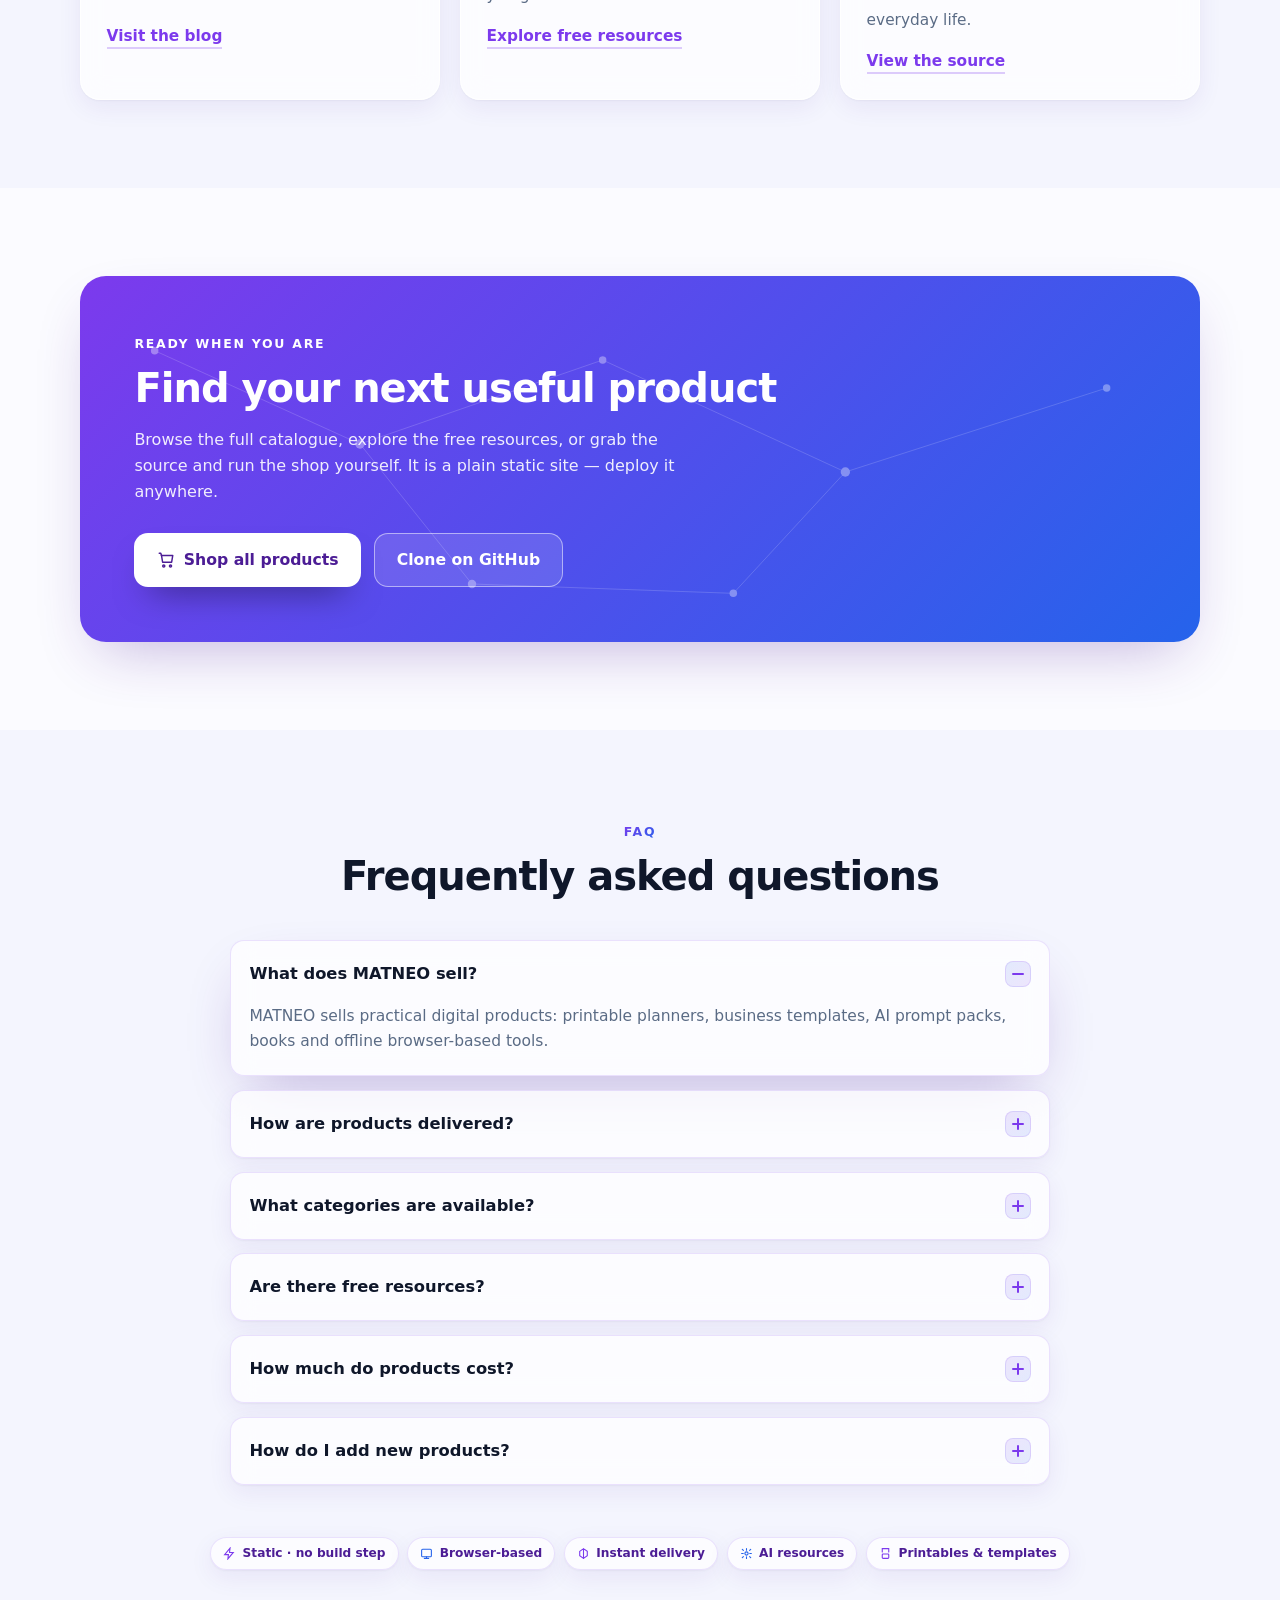
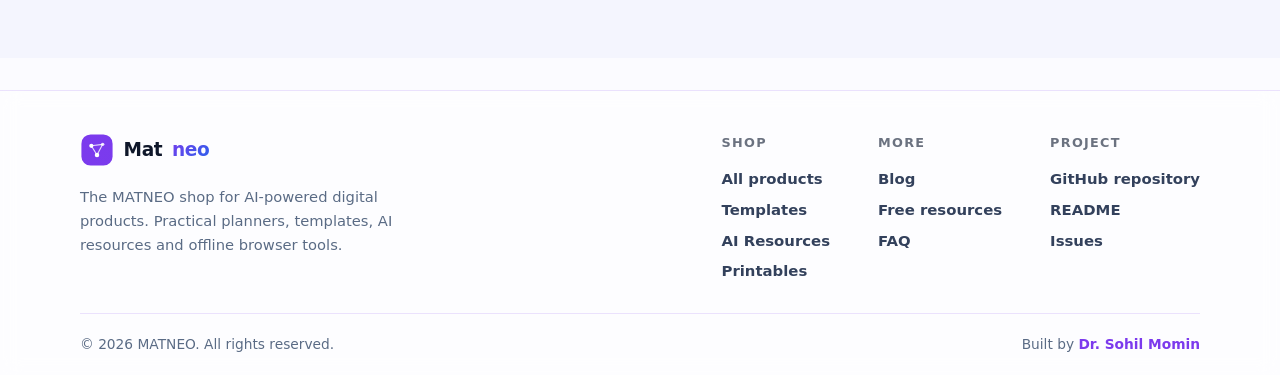
==== commit 61256262: "Rebuild store at site root with landing-page design - Move the store to docs/ root (index.html is no" ====
--- a/index.html
+++ b/index.html
@@ -1,67 +1,436 @@
 <!doctype html>
 <html lang="en">
 <head>
-  <meta charset="utf-8">
-  <meta name="viewport" content="width=device-width, initial-scale=1">
-  <meta name="description" content="MATNEO creates practical digital planners, templates, AI resources and browser-based tools for better work and life.">
-  <meta name="robots" content="index, follow">
-  <meta name="theme-color" content="#344a59">
-  <meta property="og:type" content="website">
-  <meta property="og:title" content="MATNEO | Smart Digital Products">
-  <meta property="og:description" content="Practical digital products that save time and simplify work.">
-  <meta property="og:image" content="Images/logo2.png">
-  <title>MATNEO | Smart Digital Products</title>
-  <link rel="icon" href="favcon.ico" sizes="any">
-  <link rel="stylesheet" href="css/style.css">
+<meta charset="utf-8">
+<meta name="viewport" content="width=device-width, initial-scale=1">
+<title>MATNEO — Digital Planners, Templates &amp; AI Resources Shop</title>
+<meta name="description" content="Shop MATNEO digital products: printable planners, business templates, AI prompt packs and offline browser tools. Instant digital delivery, clear pricing and free resources — no installs, no build step.">
+<meta name="keywords" content="MATNEO, buy digital planners, templates, AI prompt packs, printables, offline HTML apps, browser tools, productivity shop, Dr. Sohil Momin">
+<meta name="author" content="Dr. Sohil Momin">
+<meta name="robots" content="index, follow, max-image-preview:large">
+<meta name="theme-color" content="#7c3aed">
+<link rel="canonical" href="https://drsamonline.github.io/Matneo/">
+
+<!-- Open Graph -->
+<meta property="og:type" content="website">
+<meta property="og:site_name" content="MATNEO">
+<meta property="og:title" content="MATNEO — Digital Planners, Templates &amp; AI Resources Shop">
+<meta property="og:description" content="Practical digital planners, templates, AI prompt packs, printables and offline browser-based HTML apps that save time and simplify work and life.">
+<meta property="og:url" content="https://drsamonline.github.io/Matneo/">
+<meta property="og:image" content="https://socialify.git.ci/drsamonline/Matneo/image?name=1&amp;owner=1&amp;description=1&amp;language=1&amp;theme=Light&amp;font=Inter">
+<meta property="og:image:width" content="1280">
+<meta property="og:image:height" content="640">
+<meta property="og:image:alt" content="MATNEO — AI-powered digital products and automation platform">
+
+<!-- Twitter -->
+<meta name="twitter:card" content="summary_large_image">
+<meta name="twitter:title" content="MATNEO — Digital Planners, Templates &amp; AI Resources Shop">
+<meta name="twitter:description" content="Practical digital planners, templates, AI prompt packs, printables and offline browser-based HTML apps that save time and simplify work and life.">
+<meta name="twitter:image" content="https://socialify.git.ci/drsamonline/Matneo/image?name=1&amp;owner=1&amp;description=1&amp;language=1&amp;theme=Light&amp;font=Inter">
+
+<link rel="icon" href="assets/favicon.svg" type="image/svg+xml">
+<link rel="apple-touch-icon" href="assets/favicon.svg">
+<link rel="stylesheet" href="css/style.css">
+
+<script type="application/ld+json">
+{
+  "@context": "https://schema.org",
+  "@graph": [
+    {
+      "@type": "WebSite",
+      "@id": "https://drsamonline.github.io/Matneo/#website",
+      "name": "MATNEO",
+      "url": "https://drsamonline.github.io/Matneo/",
+      "description": "MATNEO is the shop for AI-powered digital products: practical digital planners, templates, AI prompt packs, printables and offline browser-based HTML apps.",
+      "inLanguage": "en",
+      "author": { "@type": "Person", "name": "Dr. Sohil Momin" },
+      "publisher": { "@type": "Organization", "name": "MATNEO" },
+      "sameAs": ["https://github.com/drsamonline/Matneo"]
+    },
+    {
+      "@type": "Store",
+      "@id": "https://drsamonline.github.io/Matneo/#store",
+      "name": "MATNEO",
+      "url": "https://drsamonline.github.io/Matneo/",
+      "image": "https://socialify.git.ci/drsamonline/Matneo/image?name=1&owner=1&description=1&language=1&theme=Light&font=Inter",
+      "description": "A static, browser-based shop of AI-powered digital products: templates, books, AI resources, offline HTML apps and printables.",
+      "currenciesAccepted": "INR",
+      "paymentAccepted": "Digital checkout",
+      "founder": { "@type": "Person", "name": "Dr. Sohil Momin" }
+    },
+    {
+      "@type": "ItemList",
+      "name": "Featured MATNEO products",
+      "itemListElement": [
+        { "@type": "ListItem", "position": 1, "item": { "@type": "Product", "name": "Ultimate Daily Planner", "category": "Printables", "offers": { "@type": "Offer", "price": "199", "priceCurrency": "INR", "availability": "https://schema.org/InStock" } } },
+        { "@type": "ListItem", "position": 2, "item": { "@type": "Product", "name": "AI Prompt Pack", "category": "AI Resources", "offers": { "@type": "Offer", "price": "299", "priceCurrency": "INR", "availability": "https://schema.org/InStock" } } },
+        { "@type": "ListItem", "position": 3, "item": { "@type": "Product", "name": "Business Template Bundle", "category": "Templates", "offers": { "@type": "Offer", "price": "499", "priceCurrency": "INR", "availability": "https://schema.org/InStock" } } }
+      ]
+    },
+    {
+      "@type": "FAQPage",
+      "mainEntity": [
+        { "@type": "Question", "name": "What does MATNEO sell?", "acceptedAnswer": { "@type": "Answer", "text": "MATNEO sells practical digital products: printable planners, business templates, AI prompt packs, books and offline browser-based tools." } },
+        { "@type": "Question", "name": "How are products delivered?", "acceptedAnswer": { "@type": "Answer", "text": "Every product is digital and delivered instantly — there is nothing to install and no build step. HTML apps run directly in your browser." } },
+        { "@type": "Question", "name": "What categories are available?", "acceptedAnswer": { "@type": "Answer", "text": "The shop is organised into Templates, Books, AI Resources, HTML Apps and Printables, plus a Free Resources section." } },
+        { "@type": "Question", "name": "Are there free resources?", "acceptedAnswer": { "@type": "Answer", "text": "Yes. A Free Resources section collects tools and downloads created to help you get started at no cost." } },
+        { "@type": "Question", "name": "How much do products cost?", "acceptedAnswer": { "@type": "Answer", "text": "Featured products currently range from about ₹199 to ₹499, and free resources are also available." } },
+        { "@type": "Question", "name": "How do I add new products?", "acceptedAnswer": { "@type": "Answer", "text": "The catalogue is driven by a single data file, data/products.json, so new products are added by editing that file." } }
+      ]
+    }
+  ]
+}
+</script>
 </head>
 <body>
-  <a class="skip-link" href="#main-content">Skip to main content</a>
-  <header class="site-header">
-    <a class="logo" href="index.html" aria-label="MATNEO home">
-      <img src="Images/logo2.png" alt="MATNEO" class="site-logo" width="147" height="32">
+<a class="skip" href="#main">Skip to main content</a>
+
+<header class="nav">
+  <div class="wrap nav__inner">
+    <a class="brand" href="index.html" aria-label="MATNEO home">
+      <svg class="brand__mark" viewBox="0 0 48 48" fill="none" aria-hidden="true">
+        <defs><linearGradient id="bg1" x1="0" y1="0" x2="48" y2="48">
+          <stop stop-color="#7c3aed"/><stop offset="1" stop-color="#2563eb"/></linearGradient></defs>
+        <rect x="2" y="2" width="44" height="44" rx="13" fill="url(#bg1)"/>
+        <circle cx="16" cy="18" r="3" fill="#fff"/>
+        <circle cx="32" cy="16" r="2.4" fill="#fff" opacity=".85"/>
+        <circle cx="24" cy="31" r="3.2" fill="#fff"/>
+        <path d="M16 18 24 31M32 16 24 31M16 18 32 16" stroke="#fff" stroke-width="1.6" opacity=".8"/>
+      </svg>
+      Mat<b>neo</b>
     </a>
-    <button class="menu-toggle" type="button" aria-expanded="false" aria-controls="primary-navigation">
-      <span class="menu-toggle__label">Menu</span>
-    </button>
-    <nav id="primary-navigation" aria-label="Primary navigation">
+    <nav class="nav__links" id="navLinks" aria-label="Primary">
       <a href="index.html" aria-current="page">Home</a>
       <a href="products/">Products</a>
       <a href="blog/">Blog</a>
       <a href="downloads/">Free resources</a>
-      <a href="#about">About</a>
+      <a href="index.html#about">About</a>
+      <a class="nav__cta" href="products/">
+        <svg viewBox="0 0 24 24" width="16" height="16" fill="none" stroke="currentColor" stroke-width="2" stroke-linecap="round" stroke-linejoin="round" aria-hidden="true"><path d="M6 6h15l-1.5 9h-12z"/><circle cx="9" cy="20" r="1.4"/><circle cx="18" cy="20" r="1.4"/><path d="M6 6 5 3H3"/></svg>
+        Shop
+      </a>
     </nav>
-  </header>
-
-  <main id="main-content">
-    <section id="hero" aria-labelledby="hero-title">
-      <p class="eyebrow">Digital tools made practical</p>
-      <h1 id="hero-title">Smart Digital Products for Better Work and Life</h1>
-      <p>Discover planners, templates, AI resources, printable tools, offline apps, and digital solutions designed to save time, improve productivity, and simplify everyday work.</p>
-      <a href="products/" class="btn">Browse products</a>
-    </section>
-
-    <section id="categories" aria-labelledby="categories-title">
-      <h2 id="categories-title">Browse Categories</h2>
-      <div class="category-grid">
-        <a href="products/" class="category-card"><h3>Templates</h3><p>Professional documents and ready-to-use resources.</p></a>
-        <a href="products/" class="category-card"><h3>Books</h3><p>Guides, journals, workbooks and reference material.</p></a>
-        <a href="products/" class="category-card"><h3>AI Resources</h3><p>Prompt packs, workflows and automation resources.</p></a>
-        <a href="products/" class="category-card"><h3>HTML Apps</h3><p>Offline tools that work directly in your browser.</p></a>
-        <a href="products/" class="category-card"><h3>Printables</h3><p>Printable planners, trackers and worksheets.</p></a>
-      </div>
-    </section>
-
-    <section id="featured" aria-labelledby="featured-title">
-      <div class="section-heading"><div><p class="eyebrow">Start here</p><h2 id="featured-title">Featured Products</h2></div><a href="products/" class="text-link">View all products</a></div>
-      <div id="featured-products" class="product-grid" aria-live="polite"></div>
-    </section>
-
-    <section id="latest" class="callout" aria-labelledby="latest-title"><h2 id="latest-title">Latest Articles</h2><p>Helpful ideas and practical workflows are on their way.</p><a class="text-link" href="blog/">Visit the blog</a></section>
-    <section id="free" class="callout" aria-labelledby="free-title"><h2 id="free-title">Free Resources</h2><p>Explore tools and downloads created to help you get started.</p><a class="text-link" href="downloads/">Explore free resources</a></section>
-    <section id="about" class="callout" aria-labelledby="about-title"><h2 id="about-title">About MATNEO</h2><p>MATNEO makes clear, useful digital resources for focused work and everyday life.</p></section>
-  </main>
-
-  <footer><p>&copy; <span data-current-year>2026</span> MATNEO</p></footer>
-  <script src="js/app.js" defer></script>
+    <button class="nav__toggle" id="navToggle" type="button" aria-expanded="false" aria-controls="navLinks" aria-label="Toggle navigation">
+      <svg viewBox="0 0 24 24" width="22" height="22" fill="none" stroke="#0f172a" stroke-width="2" stroke-linecap="round" aria-hidden="true"><path d="M4 7h16M4 12h16M4 17h16"/></svg>
+    </button>
+  </div>
+</header>
+
+<main id="main">
+
+<!-- HERO -->
+<section class="hero" aria-labelledby="hero-title">
+  <svg class="hero__constellation constellation" viewBox="0 0 1200 620" preserveAspectRatio="xMidYMid slice" aria-hidden="true">
+    <defs><linearGradient id="cl1" x1="0" y1="0" x2="1200" y2="620"><stop stop-color="#7c3aed"/><stop offset="1" stop-color="#2563eb"/></linearGradient></defs>
+    <g stroke="url(#cl1)" stroke-width="1" opacity=".35">
+      <line x1="120" y1="120" x2="320" y2="240"/><line x1="320" y1="240" x2="540" y2="140"/>
+      <line x1="540" y1="140" x2="760" y2="260"/><line x1="760" y1="260" x2="1000" y2="150"/>
+      <line x1="320" y1="240" x2="300" y2="430"/><line x1="300" y1="430" x2="560" y2="500"/>
+      <line x1="560" y1="500" x2="760" y2="260"/><line x1="760" y1="260" x2="880" y2="450"/>
+      <line x1="880" y1="450" x2="1060" y2="380"/><line x1="1000" y1="150" x2="1060" y2="380"/>
+    </g>
+    <g fill="url(#cl1)">
+      <circle cx="120" cy="120" r="4"/><circle cx="320" cy="240" r="5.5"/><circle cx="540" cy="140" r="4"/>
+      <circle cx="760" cy="260" r="6"/><circle cx="1000" cy="150" r="4.5"/><circle cx="300" cy="430" r="5"/>
+      <circle cx="560" cy="500" r="4"/><circle cx="880" cy="450" r="5.5"/><circle cx="1060" cy="380" r="4"/>
+    </g>
+  </svg>
+
+  <div class="wrap hero__grid">
+    <div>
+      <span class="pill"><span class="dot"></span> Digital tools made practical</span>
+      <h1 id="hero-title">The MATNEO shop for <span class="grad-text">better work and life</span></h1>
+      <p class="hero__lead">Browse planners, templates, AI prompt packs, printables and offline browser tools — designed to save time, improve productivity and simplify everyday work. Instant digital delivery, no installs, no build step.</p>
+      <div class="hero__actions">
+        <a class="btn btn--primary" href="products/">
+          <svg viewBox="0 0 24 24" width="18" height="18" fill="none" stroke="currentColor" stroke-width="2" stroke-linecap="round" stroke-linejoin="round" aria-hidden="true"><path d="M6 6h15l-1.5 9h-12z"/><circle cx="9" cy="20" r="1.4"/><circle cx="18" cy="20" r="1.4"/><path d="M6 6 5 3H3"/></svg>
+          Browse products
+        </a>
+        <a class="btn btn--ghost" href="downloads/">
+          <svg viewBox="0 0 24 24" width="18" height="18" fill="none" stroke="currentColor" stroke-width="2" stroke-linecap="round" stroke-linejoin="round" aria-hidden="true"><path d="M20 12v7a2 2 0 0 1-2 2H6a2 2 0 0 1-2-2v-7"/><path d="M12 3v12M8 11l4 4 4-4"/></svg>
+          Free resources
+        </a>
+      </div>
+      <div class="hero__stats">
+        <div><strong>5</strong><span>Product categories</span></div>
+        <div><strong>0</strong><span>Build steps</span></div>
+        <div><strong>100%</strong><span>Instant delivery</span></div>
+      </div>
+    </div>
+
+    <div class="glass preview reveal" aria-hidden="true">
+      <div class="preview__bar"><i></i><i></i><i></i><span>matneo shop</span></div>
+      <div class="preview__screen">
+        <div class="preview__hero">
+          <small>Digital tools made practical</small>
+          <p>Smart Digital Products for Better Work and Life</p>
+        </div>
+        <div class="preview__cards">
+          <div class="mini"><b>Templates</b>Ready-to-use resources <em>₹499</em></div>
+          <div class="mini"><b>AI Resources</b>Prompt packs &amp; workflows <em>₹299</em></div>
+          <div class="mini"><b>Printables</b>Planners &amp; trackers <em>₹199</em></div>
+        </div>
+      </div>
+      <div class="float-card float-card--a">
+        <svg viewBox="0 0 24 24" fill="none" stroke="#7c3aed" stroke-width="2" stroke-linecap="round" aria-hidden="true"><path d="M13 2 3 14h7l-1 8 10-12h-7z"/></svg>
+        Instant delivery
+      </div>
+      <div class="float-card float-card--b">
+        <svg viewBox="0 0 24 24" fill="none" stroke="#2563eb" stroke-width="2" stroke-linecap="round" aria-hidden="true"><path d="M12 3v18M5 8l7-5 7 5v8l-7 5-7-5z"/></svg>
+        AI prompt packs
+      </div>
+    </div>
+  </div>
+</section>
+
+<!-- CATEGORIES -->
+<section id="categories" aria-labelledby="categories-title">
+  <div class="wrap">
+    <div class="center" style="max-width:720px">
+      <span class="eyebrow">Browse the shop</span>
+      <h2 id="categories-title">Find what you need by category</h2>
+      <p class="section__lead center">Every MATNEO product is organised into clear categories — from ready-to-use templates to offline tools that run straight in your browser.</p>
+    </div>
+
+    <div class="cat-grid" id="category-grid">
+      <a class="cat-card reveal" href="products/?category=Templates" data-category="Templates">
+        <span class="cat-card__icon"><svg viewBox="0 0 24 24" fill="none" stroke="#7c3aed" stroke-width="1.7" stroke-linecap="round" stroke-linejoin="round" aria-hidden="true"><rect x="3" y="3" width="7" height="7" rx="1.5"/><rect x="14" y="3" width="7" height="7" rx="1.5"/><rect x="3" y="14" width="7" height="7" rx="1.5"/><rect x="14" y="14" width="7" height="7" rx="1.5"/></svg></span>
+        <h3>Templates</h3>
+        <p>Professional documents and ready-to-use resources.</p>
+        <span class="cat-card__count">0 products</span>
+      </a>
+      <a class="cat-card reveal" href="products/?category=Books" data-category="Books">
+        <span class="cat-card__icon"><svg viewBox="0 0 24 24" fill="none" stroke="#7c3aed" stroke-width="1.7" stroke-linecap="round" stroke-linejoin="round" aria-hidden="true"><path d="M4 19.5A2.5 2.5 0 0 1 6.5 17H20"/><path d="M6.5 2H20v20H6.5A2.5 2.5 0 0 1 4 19.5v-15A2.5 2.5 0 0 1 6.5 2z"/></svg></span>
+        <h3>Books</h3>
+        <p>Guides, journals, workbooks and reference material.</p>
+        <span class="cat-card__count">0 products</span>
+      </a>
+      <a class="cat-card reveal" href="products/?category=AI%20Resources" data-category="AI Resources">
+        <span class="cat-card__icon"><svg viewBox="0 0 24 24" fill="none" stroke="#2563eb" stroke-width="1.7" stroke-linecap="round" stroke-linejoin="round" aria-hidden="true"><path d="M12 3v3M12 18v3M4.2 4.2l2.1 2.1M17.7 17.7l2.1 2.1M3 12h3M18 12h3M4.2 19.8l2.1-2.1M17.7 6.3l2.1-2.1"/><circle cx="12" cy="12" r="3.2"/></svg></span>
+        <h3>AI Resources</h3>
+        <p>Prompt packs, workflows and automation resources.</p>
+        <span class="cat-card__count">0 products</span>
+      </a>
+      <a class="cat-card reveal" href="products/?category=HTML%20Apps" data-category="HTML Apps">
+        <span class="cat-card__icon"><svg viewBox="0 0 24 24" fill="none" stroke="#2563eb" stroke-width="1.7" stroke-linecap="round" stroke-linejoin="round" aria-hidden="true"><rect x="2.5" y="4" width="19" height="13" rx="2"/><path d="M8 21h8M12 17v4"/></svg></span>
+        <h3>HTML Apps</h3>
+        <p>Offline tools that work directly in your browser.</p>
+        <span class="cat-card__count">0 products</span>
+      </a>
+      <a class="cat-card reveal" href="products/?category=Printables" data-category="Printables">
+        <span class="cat-card__icon"><svg viewBox="0 0 24 24" fill="none" stroke="#7c3aed" stroke-width="1.7" stroke-linecap="round" stroke-linejoin="round" aria-hidden="true"><path d="M6 9V3h12v6"/><rect x="6" y="13" width="12" height="8" rx="1.5"/><path d="M6 13H4.5A1.5 1.5 0 0 1 3 11.5v-1A1.5 1.5 0 0 1 4.5 9h15A1.5 1.5 0 0 1 21 10.5v1A1.5 1.5 0 0 1 19.5 13H18"/></svg></span>
+        <h3>Printables</h3>
+        <p>Printable planners, trackers and worksheets.</p>
+        <span class="cat-card__count">0 products</span>
+      </a>
+    </div>
+  </div>
+</section>
+
+<!-- FEATURED PRODUCTS -->
+<section id="featured" class="band" aria-labelledby="featured-title">
+  <div class="wrap">
+    <div class="section__head">
+      <div>
+        <span class="eyebrow">Start here</span>
+        <h2 id="featured-title">Featured products</h2>
+      </div>
+      <a href="products/" class="text-link">View all products</a>
+    </div>
+    <div id="featured-products" class="product-grid" aria-live="polite"></div>
+  </div>
+</section>
+
+<!-- HOW IT WORKS -->
+<section id="how" aria-labelledby="how-title">
+  <div class="wrap">
+    <div class="center" style="max-width:720px">
+      <span class="eyebrow">How it works</span>
+      <h2 id="how-title">Three steps from browsing to using</h2>
+      <p class="section__lead center">MATNEO is a lightweight, static shop — everything loads fast and runs in the browser.</p>
+    </div>
+    <div class="steps">
+      <div class="step reveal">
+        <div class="step__num">1</div>
+        <h3>Browse the shop</h3>
+        <p>Explore categories — Templates, Books, AI Resources, HTML Apps and Printables — on a clean, responsive storefront.</p>
+        <span class="step__line" aria-hidden="true"></span>
+      </div>
+      <div class="step reveal">
+        <div class="step__num">2</div>
+        <h3>Pick your product</h3>
+        <p>Choose the planner, template, prompt pack or tool that fits the job, with clear pricing and free options.</p>
+        <span class="step__line" aria-hidden="true"></span>
+      </div>
+      <div class="step reveal">
+        <div class="step__num">3</div>
+        <h3>Use it right away</h3>
+        <p>Open and use it — HTML apps run offline in your browser, and digital downloads are ready the moment you get them.</p>
+      </div>
+    </div>
+  </div>
+</section>
+
+<!-- BLOG + FREE RESOURCES -->
+<section id="more" class="band" aria-labelledby="more-title">
+  <div class="wrap">
+    <div class="center" style="max-width:720px">
+      <span class="eyebrow">More from MATNEO</span>
+      <h2 id="more-title">Ideas to read, tools to try</h2>
+      <p class="section__lead center">Practical articles and free resources to help you get the most out of your digital products.</p>
+    </div>
+    <div class="grid-3">
+      <article class="card reveal">
+        <div class="card__icon"><svg viewBox="0 0 24 24" fill="none" stroke="#7c3aed" stroke-width="1.7" stroke-linecap="round" stroke-linejoin="round" aria-hidden="true"><path d="M4 4h16v16H4z"/><path d="M8 9h8M8 13h5"/></svg></div>
+        <h3>Blog</h3>
+        <p>Practical ideas, product updates and focused workflows from MATNEO.</p>
+        <p style="margin-top:1rem"><a class="text-link" href="blog/">Visit the blog</a></p>
+      </article>
+      <article class="card reveal">
+        <div class="card__icon"><svg viewBox="0 0 24 24" fill="none" stroke="#2563eb" stroke-width="1.7" stroke-linecap="round" stroke-linejoin="round" aria-hidden="true"><path d="M20 12v7a2 2 0 0 1-2 2H6a2 2 0 0 1-2-2v-7"/><path d="M12 3v12M8 11l4 4 4-4"/></svg></div>
+        <h3>Free resources</h3>
+        <p>Tools and downloads created to help you get started — at no cost.</p>
+        <p style="margin-top:1rem"><a class="text-link" href="downloads/">Explore free resources</a></p>
+      </article>
+      <article class="card reveal" id="about">
+        <div class="card__icon"><svg viewBox="0 0 24 24" fill="none" stroke="#7c3aed" stroke-width="1.7" stroke-linecap="round" stroke-linejoin="round" aria-hidden="true"><circle cx="12" cy="8" r="3.4"/><path d="M5 20a7 7 0 0 1 14 0"/></svg></div>
+        <h3>About MATNEO</h3>
+        <p>MATNEO makes clear, useful digital resources for focused work and everyday life.</p>
+        <p style="margin-top:1rem"><a class="text-link" href="https://github.com/drsamonline/Matneo" target="_blank" rel="noopener">View the source</a></p>
+      </article>
+    </div>
+  </div>
+</section>
+
+<!-- CTA -->
+<section id="start" aria-labelledby="start-title">
+  <div class="wrap">
+    <div class="cta-band">
+      <svg class="cta-band__nodes" viewBox="0 0 1200 400" preserveAspectRatio="xMidYMid slice" aria-hidden="true">
+        <g stroke="#fff" stroke-width="1" opacity=".5">
+          <line x1="80" y1="80" x2="300" y2="180"/><line x1="300" y1="180" x2="560" y2="90"/>
+          <line x1="560" y1="90" x2="820" y2="210"/><line x1="820" y1="210" x2="1100" y2="120"/>
+          <line x1="300" y1="180" x2="420" y2="330"/><line x1="420" y1="330" x2="700" y2="340"/>
+          <line x1="700" y1="340" x2="820" y2="210"/>
+        </g>
+        <g fill="#fff">
+          <circle cx="80" cy="80" r="4"/><circle cx="300" cy="180" r="5"/><circle cx="560" cy="90" r="4"/>
+          <circle cx="820" cy="210" r="5"/><circle cx="1100" cy="120" r="4"/><circle cx="420" cy="330" r="4.5"/>
+          <circle cx="700" cy="340" r="4"/>
+        </g>
+      </svg>
+      <span class="eyebrow" style="color:#fff;background:none;-webkit-text-fill-color:#fff">Ready when you are</span>
+      <h2 id="start-title">Find your next useful product</h2>
+      <p>Browse the full catalogue, explore the free resources, or grab the source and run the shop yourself. It is a plain static site — deploy it anywhere.</p>
+      <div class="hero__actions">
+        <a class="btn btn--light" href="products/">
+          <svg viewBox="0 0 24 24" width="18" height="18" fill="none" stroke="currentColor" stroke-width="2" stroke-linecap="round" stroke-linejoin="round" aria-hidden="true"><path d="M6 6h15l-1.5 9h-12z"/><circle cx="9" cy="20" r="1.4"/><circle cx="18" cy="20" r="1.4"/><path d="M6 6 5 3H3"/></svg>
+          Shop all products
+        </a>
+        <a class="btn btn--outline-light" href="https://github.com/drsamonline/Matneo" target="_blank" rel="noopener">Clone on GitHub</a>
+      </div>
+    </div>
+  </div>
+</section>
+
+<!-- FAQ -->
+<section id="faq" class="band" aria-labelledby="faq-title">
+  <div class="wrap">
+    <div class="center" style="max-width:720px">
+      <span class="eyebrow">FAQ</span>
+      <h2 id="faq-title">Frequently asked questions</h2>
+    </div>
+    <div class="faq">
+      <details class="q" open>
+        <summary>What does MATNEO sell? <span class="plus" aria-hidden="true"></span></summary>
+        <p>MATNEO sells practical digital products: printable planners, business templates, AI prompt packs, books and offline browser-based tools.</p>
+      </details>
+      <details class="q">
+        <summary>How are products delivered? <span class="plus" aria-hidden="true"></span></summary>
+        <p>Every product is digital and delivered instantly — there is nothing to install and no build step. HTML apps run directly in your browser.</p>
+      </details>
+      <details class="q">
+        <summary>What categories are available? <span class="plus" aria-hidden="true"></span></summary>
+        <p>The shop is organised into Templates, Books, AI Resources, HTML Apps and Printables, plus a Free Resources section.</p>
+      </details>
+      <details class="q">
+        <summary>Are there free resources? <span class="plus" aria-hidden="true"></span></summary>
+        <p>Yes. A Free Resources section collects tools and downloads created to help you get started at no cost.</p>
+      </details>
+      <details class="q">
+        <summary>How much do products cost? <span class="plus" aria-hidden="true"></span></summary>
+        <p>Featured products currently range from about ₹199 to ₹499, and free resources are also available.</p>
+      </details>
+      <details class="q">
+        <summary>How do I add new products? <span class="plus" aria-hidden="true"></span></summary>
+        <p>The catalogue is driven by a single data file, <code>data/products.json</code>, so new products are added by editing that file.</p>
+      </details>
+    </div>
+
+    <div class="badges">
+      <a href="https://github.com/drsamonline/Matneo/stargazers" target="_blank" rel="noopener"><img src="https://img.shields.io/github/stars/drsamonline/Matneo?style=flat-square&amp;label=stars&amp;color=7c3aed&amp;logo=github" alt="GitHub stars" loading="lazy" onerror="this.style.display='none'"></a>
+      <a href="https://github.com/drsamonline/Matneo/commits/main" target="_blank" rel="noopener"><img src="https://img.shields.io/github/last-commit/drsamonline/Matneo?style=flat-square&amp;label=last%20commit&amp;color=2563eb" alt="Last commit" loading="lazy" onerror="this.style.display='none'"></a>
+      <a href="https://github.com/drsamonline/Matneo/issues" target="_blank" rel="noopener"><img src="https://img.shields.io/github/issues/drsamonline/Matneo?style=flat-square&amp;label=issues&amp;color=7c3aed" alt="Open issues" loading="lazy" onerror="this.style.display='none'"></a>
+      <a href="https://github.com/drsamonline/Matneo" target="_blank" rel="noopener"><img src="https://img.shields.io/github/repo-size/drsamonline/Matneo?style=flat-square&amp;label=size&amp;color=2563eb" alt="Repository size" loading="lazy" onerror="this.style.display='none'"></a>
+      <img src="https://img.shields.io/website?url=https%3A%2F%2Fdrsamonline.github.io%2FMatneo%2F&amp;style=flat-square&amp;label=pages&amp;color=7c3aed" alt="Website status" loading="lazy" onerror="this.style.display='none'">
+    </div>
+    <div class="cssbadges">
+      <span class="cb"><svg viewBox="0 0 24 24" fill="none" stroke="#7c3aed" stroke-width="2" stroke-linecap="round" aria-hidden="true"><path d="M13 2 3 14h7l-1 8 10-12h-7z"/></svg> Static · no build step</span>
+      <span class="cb"><svg viewBox="0 0 24 24" fill="none" stroke="#2563eb" stroke-width="2" stroke-linecap="round" aria-hidden="true"><rect x="3" y="4" width="18" height="14" rx="2"/><path d="M8 21h8M12 18v3"/></svg> Browser-based</span>
+      <span class="cb"><svg viewBox="0 0 24 24" fill="none" stroke="#7c3aed" stroke-width="2" stroke-linecap="round" aria-hidden="true"><path d="M12 3v18M5 8l7-5 7 5v8l-7 5-7-5z"/></svg> Instant delivery</span>
+      <span class="cb"><svg viewBox="0 0 24 24" fill="none" stroke="#2563eb" stroke-width="2" stroke-linecap="round" aria-hidden="true"><path d="M12 3v3M12 18v3M4.2 4.2l2.1 2.1M17.7 17.7l2.1 2.1M3 12h3M18 12h3M4.2 19.8l2.1-2.1M17.7 6.3l2.1-2.1"/><circle cx="12" cy="12" r="3"/></svg> AI resources</span>
+      <span class="cb"><svg viewBox="0 0 24 24" fill="none" stroke="#7c3aed" stroke-width="2" stroke-linecap="round" aria-hidden="true"><path d="M6 9V3h12v6"/><rect x="6" y="13" width="12" height="8" rx="1.5"/></svg> Printables &amp; templates</span>
+    </div>
+  </div>
+</section>
+
+</main>
+
+<footer>
+  <div class="wrap">
+    <div class="foot">
+      <div class="foot__brand">
+        <a class="brand" href="index.html" aria-label="MATNEO home">
+          <svg class="brand__mark" viewBox="0 0 48 48" fill="none" aria-hidden="true">
+            <defs><linearGradient id="bg2" x1="0" y1="0" x2="48" y2="48"><stop stop-color="#7c3aed"/><stop offset="1" stop-color="#2563eb"/></linearGradient></defs>
+            <rect x="2" y="2" width="44" height="44" rx="13" fill="url(#bg2)"/>
+            <circle cx="16" cy="18" r="3" fill="#fff"/><circle cx="32" cy="16" r="2.4" fill="#fff" opacity=".85"/>
+            <circle cx="24" cy="31" r="3.2" fill="#fff"/><path d="M16 18 24 31M32 16 24 31M16 18 32 16" stroke="#fff" stroke-width="1.6" opacity=".8"/>
+          </svg>
+          Mat<b>neo</b>
+        </a>
+        <p>The MATNEO shop for AI-powered digital products. Practical planners, templates, AI resources and offline browser tools.</p>
+      </div>
+      <div class="foot__cols">
+        <div class="foot__col">
+          <h4>Shop</h4>
+          <a href="products/">All products</a>
+          <a href="products/?category=Templates">Templates</a>
+          <a href="products/?category=AI%20Resources">AI Resources</a>
+          <a href="products/?category=Printables">Printables</a>
+        </div>
+        <div class="foot__col">
+          <h4>More</h4>
+          <a href="blog/">Blog</a>
+          <a href="downloads/">Free resources</a>
+          <a href="index.html#faq">FAQ</a>
+        </div>
+        <div class="foot__col">
+          <h4>Project</h4>
+          <a href="https://github.com/drsamonline/Matneo" target="_blank" rel="noopener">GitHub repository</a>
+          <a href="https://github.com/drsamonline/Matneo/blob/main/README.md" target="_blank" rel="noopener">README</a>
+          <a href="https://github.com/drsamonline/Matneo/issues" target="_blank" rel="noopener">Issues</a>
+        </div>
+      </div>
+    </div>
+    <div class="foot__bottom">
+      <span>© <span data-current-year>2026</span> MATNEO. All rights reserved.</span>
+      <span>Built by <a href="https://github.com/drsamonline" target="_blank" rel="noopener">Dr. Sohil Momin</a></span>
+    </div>
+  </div>
+</footer>
+
+<script src="js/store.js" defer></script>
+<script src="js/app.js" defer></script>
 </body>
 </html>
--- a/css/style.css
+++ b/css/style.css
@@ -1,37 +1,322 @@
-:root { --primary:#0d1b2a; --primary-light:#18324b; --header:#344a59; --header-border:#4a6475; --accent:#078b7a; --accent-dark:#056b5e; --background:#fff; --surface:#f4f7fa; --text:#263544; --muted:#536374; --border:#dbe4ec; --radius:12px; --container:1100px; --transition:180ms ease; --shadow:0 8px 24px rgb(13 27 42 / 8%); --font:Inter,system-ui,-apple-system,BlinkMacSystemFont,"Segoe UI",sans-serif; }
-* { box-sizing:border-box; }
-html { scroll-behavior:smooth; }
-body { min-width:320px; margin:0; font-family:var(--font); background:var(--surface); color:var(--text); line-height:1.6; }
-img { max-width:100%; }
-a { color:inherit; }
-a:focus-visible, button:focus-visible { outline:3px solid #f5b700; outline-offset:3px; }
-.skip-link { position:fixed; top:0; left:1rem; z-index:2000; padding:.6rem 1rem; background:#fff; color:var(--primary); transform:translateY(-120%); transition:transform var(--transition); }
-.skip-link:focus { transform:translateY(0); }
-.site-header { display:flex; align-items:center; justify-content:space-between; gap:1rem; min-height:68px; padding:12px clamp(1rem,4vw,2.25rem); background:var(--header); border-bottom:1px solid var(--header-border); position:sticky; top:0; z-index:1000; box-shadow:0 2px 12px rgb(13 27 42 / 18%); }
-.logo { display:inline-flex; flex-shrink:0; align-items:center; border-radius:4px; }
-.site-logo { display:block; width:auto; height:32px; }
-nav { display:flex; align-items:center; gap:clamp(.75rem,2.5vw,1.5rem); }
-nav a { padding:.35rem .1rem; color:#fff; font-size:.95rem; font-weight:700; text-decoration:none; text-underline-offset:5px; }
-nav a:hover, nav a[aria-current="page"] { color:#a7f3e8; text-decoration:underline; }
-.menu-toggle { display:none; border:1px solid rgb(255 255 255 / 55%); border-radius:6px; padding:.45rem .7rem; color:#fff; background:transparent; font:inherit; font-weight:700; cursor:pointer; }
-main { width:min(100% - 2rem, var(--container)); margin-inline:auto; padding:clamp(1.5rem,4vw,2.5rem) 0; }
-section { margin-bottom:1.5rem; padding:clamp(1.5rem,4vw,2.5rem); background:var(--background); border:1px solid var(--border); border-radius:var(--radius); box-shadow:var(--shadow); }
-h1,h2,h3 { margin:0; color:var(--primary); line-height:1.2; }
-h1 { font-size:clamp(2rem,5vw,3rem); } h2 { font-size:clamp(1.5rem,3vw,2rem); } h3 { font-size:1.15rem; }
-p { margin:.75rem 0 0; } .intro { max-width:58ch; font-size:1.1rem; }
-.eyebrow { margin:0 0 .5rem; color:var(--accent-dark); font-size:.8rem; font-weight:800; letter-spacing:.08em; text-transform:uppercase; }
-#hero { padding-block:clamp(3.5rem,9vw,6.5rem); text-align:center; background:linear-gradient(135deg,#fff 0%,#edf9f7 100%); }
-#hero h1 { max-width:21ch; margin-inline:auto; } #hero p:not(.eyebrow) { max-width:65ch; margin:1.25rem auto 1.75rem; font-size:1.1rem; }
-.btn { display:inline-flex; align-items:center; justify-content:center; min-height:46px; padding:.7rem 1.15rem; border:2px solid var(--accent); border-radius:8px; background:var(--accent); color:#fff; font-weight:800; text-decoration:none; transition:background var(--transition),border-color var(--transition),transform var(--transition); }
-.btn:hover { border-color:var(--accent-dark); background:var(--accent-dark); color:#fff; transform:translateY(-2px); }
-.section-heading { display:flex; align-items:end; justify-content:space-between; gap:1rem; } .text-link { color:var(--accent-dark); font-weight:800; text-underline-offset:4px; }
-.category-grid,.product-grid { display:grid; grid-template-columns:repeat(auto-fit,minmax(min(100%,220px),1fr)); gap:1rem; margin-top:1.5rem; }
-.category-card,.product-card { display:flex; flex-direction:column; min-height:100%; padding:1.35rem; border:1px solid var(--border); border-radius:10px; background:#fff; color:var(--text); text-decoration:none; box-shadow:0 3px 10px rgb(13 27 42 / 5%); transition:transform var(--transition),box-shadow var(--transition),border-color var(--transition); }
-.category-card:hover { border-color:var(--accent); box-shadow:var(--shadow); transform:translateY(-3px); } .category-card p { color:var(--muted); }
-.product-card { gap:.75rem; } .product-card p { margin:0; color:var(--muted); } .product-price { color:var(--primary); font-size:1.08rem; } .product-card .btn { width:100%; margin-top:auto; }
-.product-status { grid-column:1 / -1; padding:1rem; border-radius:8px; background:#edf9f7; color:var(--primary); }
-.callout { background:var(--primary); border-color:var(--primary); color:#e4edf5; } .callout h2 { color:#fff; } .callout .text-link { color:#a7f3e8; }
-footer { padding:2rem 1rem; background:var(--primary); color:#fff; text-align:center; } footer p { margin:0; }
-@media (max-width:700px) { .site-header { flex-wrap:wrap; } .menu-toggle { display:block; margin-left:auto; } nav { display:none; order:3; flex-basis:100%; flex-direction:column; align-items:stretch; gap:0; padding-top:.25rem; } nav.is-open { display:flex; } nav a { padding:.75rem; border-top:1px solid rgb(255 255 255 / 14%); } .section-heading { align-items:start; flex-direction:column; } }
-@media (max-width:480px) { main { width:min(100% - 1.25rem,var(--container)); } section { padding:1.25rem; } .btn { width:100%; } #hero { padding-block:3.25rem; } }
-@media (prefers-reduced-motion:reduce) { html { scroll-behavior:auto; } *,*::before,*::after { transition-duration:.01ms !important; animation-duration:.01ms !important; animation-iteration-count:1 !important; } }
+/* ==========================================================================
+   MATNEO — store design system
+   Design language carried over from the MATNEO landing page:
+   soft-white premium SaaS look, violet -> blue gradient, glassy cards,
+   rounded geometry, gentle motion. Now applied to the real shop.
+   ========================================================================== */
+
+:root{
+  --violet:#7c3aed;
+  --blue:#2563eb;
+  --grad:linear-gradient(135deg,#7c3aed 0%,#2563eb 100%);
+  --grad-soft:linear-gradient(135deg,rgba(124,58,237,.12),rgba(37,99,235,.12));
+  --ink:#0f172a;
+  --muted:#5a6b85;
+  --bg:#fbfbff;
+  --bg-alt:#f4f5fe;
+  --card:rgba(255,255,255,.72);
+  --line:rgba(124,58,237,.14);
+  --shadow-sm:0 1px 2px rgba(15,23,42,.04),0 8px 24px rgba(76,29,149,.07);
+  --shadow-lg:0 24px 60px -20px rgba(76,29,149,.32);
+  --radius:20px;
+  --radius-sm:14px;
+  --maxw:1120px;
+  --font:"Inter",system-ui,-apple-system,"Segoe UI",Roboto,Helvetica,Arial,"Apple Color Emoji","Segoe UI Emoji",sans-serif;
+}
+
+*{box-sizing:border-box}
+html{scroll-behavior:smooth;-webkit-text-size-adjust:100%}
+body{
+  margin:0;font-family:var(--font);color:var(--ink);line-height:1.6;
+  background:var(--bg);overflow-x:hidden;
+}
+body::before{
+  content:"";position:fixed;inset:0;z-index:-2;pointer-events:none;
+  background:
+    radial-gradient(60rem 40rem at 8% -8%,rgba(124,58,237,.16),transparent 60%),
+    radial-gradient(50rem 38rem at 100% 0%,rgba(37,99,235,.14),transparent 58%),
+    radial-gradient(40rem 34rem at 50% 120%,rgba(124,58,237,.10),transparent 60%);
+}
+a{color:inherit}
+img,svg{max-width:100%}
+.wrap{width:min(100% - 2.2rem,var(--maxw));margin-inline:auto}
+.skip{position:absolute;left:-9999px;top:0;z-index:200;background:#fff;color:var(--violet);padding:.7rem 1rem;border-radius:10px;font-weight:700;box-shadow:var(--shadow-sm)}
+.skip:focus{left:1rem;top:1rem}
+:focus-visible{outline:3px solid rgba(124,58,237,.55);outline-offset:3px;border-radius:8px}
+
+/* ---------- NAV ---------- */
+.nav{position:sticky;top:0;z-index:100;backdrop-filter:blur(14px);-webkit-backdrop-filter:blur(14px);
+  background:rgba(255,255,255,.72);border-bottom:1px solid var(--line)}
+.nav__inner{display:flex;align-items:center;gap:1rem;min-height:68px;justify-content:space-between}
+.brand{display:inline-flex;align-items:center;gap:.6rem;font-weight:800;letter-spacing:-.02em;font-size:1.16rem;text-decoration:none;color:var(--ink)}
+.brand__mark{width:34px;height:34px;flex:none}
+.brand b{background:var(--grad);-webkit-background-clip:text;background-clip:text;color:transparent}
+.nav__links{display:flex;align-items:center;gap:1.5rem}
+.nav__links a{text-decoration:none;font-weight:600;font-size:.94rem;color:#33415c;transition:color .18s ease}
+.nav__links a:hover,.nav__links a[aria-current="page"]{color:var(--violet)}
+.nav__cta{display:inline-flex;align-items:center;gap:.45rem;padding:.55rem 1rem;border-radius:999px;
+  background:var(--grad);color:#fff!important;font-weight:700;box-shadow:0 10px 24px -10px rgba(124,58,237,.75);
+  transition:transform .18s ease,box-shadow .18s ease}
+.nav__cta:hover{transform:translateY(-1px);box-shadow:0 16px 30px -12px rgba(124,58,237,.85)}
+.nav__toggle{display:none;border:1px solid var(--line);background:rgba(255,255,255,.6);border-radius:10px;padding:.5rem;cursor:pointer;line-height:0}
+
+/* ---------- HERO ---------- */
+.hero{position:relative;padding:clamp(3rem,8vw,6rem) 0 clamp(2.5rem,6vw,4rem);overflow:hidden}
+.hero__constellation{position:absolute;inset:0;width:100%;height:100%;z-index:-1;opacity:.9}
+.hero__grid{display:grid;grid-template-columns:1.15fr .85fr;gap:clamp(1.5rem,4vw,3.5rem);align-items:center}
+.pill{display:inline-flex;align-items:center;gap:.5rem;padding:.4rem .85rem;border-radius:999px;
+  background:var(--grad-soft);border:1px solid var(--line);color:#5b21b6;font-weight:700;font-size:.8rem;letter-spacing:.02em}
+.pill .dot{width:8px;height:8px;border-radius:50%;background:var(--grad);box-shadow:0 0 0 4px rgba(124,58,237,.16)}
+h1{font-size:clamp(2.15rem,5.4vw,3.6rem);line-height:1.08;letter-spacing:-.03em;margin:1.1rem 0 0;font-weight:800}
+.grad-text{background:var(--grad);-webkit-background-clip:text;background-clip:text;color:transparent}
+.hero__lead{font-size:clamp(1.02rem,1.6vw,1.2rem);color:var(--muted);margin:1.15rem 0 0;max-width:52ch}
+.hero__actions{display:flex;flex-wrap:wrap;gap:.8rem;margin-top:1.8rem}
+.btn{display:inline-flex;align-items:center;justify-content:center;gap:.55rem;padding:.85rem 1.35rem;border-radius:14px;
+  font-weight:700;text-decoration:none;border:1px solid transparent;transition:transform .18s ease,box-shadow .18s ease,background .18s ease;cursor:pointer;font-size:.98rem}
+.btn--primary{background:var(--grad);color:#fff;box-shadow:0 18px 36px -16px rgba(124,58,237,.85)}
+.btn--primary:hover{transform:translateY(-2px);box-shadow:0 26px 44px -18px rgba(124,58,237,.95)}
+.btn--ghost{background:rgba(255,255,255,.7);color:var(--ink);border-color:var(--line);box-shadow:var(--shadow-sm)}
+.btn--ghost:hover{transform:translateY(-2px);border-color:rgba(124,58,237,.4)}
+.btn--light{background:#fff;color:#4c1d95;box-shadow:0 18px 34px -16px rgba(0,0,0,.5)}
+.btn--light:hover{transform:translateY(-2px)}
+.btn--outline-light{background:rgba(255,255,255,.12);color:#fff;border-color:rgba(255,255,255,.5)}
+.btn--outline-light:hover{background:rgba(255,255,255,.2);transform:translateY(-2px)}
+.btn--sm{padding:.6rem 1rem;font-size:.9rem;border-radius:12px}
+.hero__stats{display:flex;flex-wrap:wrap;gap:1.6rem;margin-top:2.1rem}
+.hero__stats div strong{display:block;font-size:1.35rem;font-weight:800;letter-spacing:-.02em}
+.hero__stats div span{font-size:.82rem;color:var(--muted);font-weight:600}
+
+/* glass panel / storefront preview */
+.glass{background:var(--card);backdrop-filter:blur(16px);-webkit-backdrop-filter:blur(16px);
+  border:1px solid rgba(255,255,255,.75);box-shadow:var(--shadow-lg);border-radius:var(--radius)}
+.preview{padding:1rem;position:relative}
+.preview__bar{display:flex;align-items:center;gap:.5rem;padding:.35rem .5rem .8rem}
+.preview__bar i{width:11px;height:11px;border-radius:50%;background:#e2e8f0;display:block}
+.preview__bar i:nth-child(1){background:#fda4af}.preview__bar i:nth-child(2){background:#fcd34d}.preview__bar i:nth-child(3){background:#86efac}
+.preview__bar span{margin-left:auto;font-size:.74rem;color:var(--muted);font-weight:600}
+.preview__screen{border-radius:14px;border:1px solid var(--line);overflow:hidden;background:linear-gradient(180deg,#fff,#f7f7ff)}
+.preview__hero{padding:1.1rem 1.2rem;background:var(--grad);color:#fff}
+.preview__hero small{opacity:.85;font-weight:600;font-size:.72rem;letter-spacing:.08em;text-transform:uppercase}
+.preview__hero p{margin:.3rem 0 0;font-weight:800;font-size:1.05rem;letter-spacing:-.01em}
+.preview__cards{display:grid;grid-template-columns:repeat(3,1fr);gap:.55rem;padding:.9rem}
+.mini{background:#fff;border:1px solid var(--line);border-radius:10px;padding:.6rem;font-size:.68rem;color:var(--muted);font-weight:600}
+.mini b{display:block;color:var(--ink);font-size:.76rem;margin-bottom:.25rem}
+.mini em{font-style:normal;color:var(--violet);font-weight:800}
+.float-card{position:absolute;display:flex;align-items:center;gap:.55rem;padding:.6rem .85rem;border-radius:14px;
+  background:rgba(255,255,255,.9);border:1px solid var(--line);box-shadow:var(--shadow-sm);font-size:.8rem;font-weight:700}
+.float-card svg{width:20px;height:20px;flex:none}
+.float-card--a{top:-14px;right:14px}
+.float-card--b{bottom:-16px;left:-8px}
+
+/* ---------- SECTIONS ---------- */
+section{padding:clamp(3rem,7vw,5.5rem) 0}
+.eyebrow{display:inline-block;font-size:.78rem;font-weight:800;letter-spacing:.14em;text-transform:uppercase;
+  background:var(--grad);-webkit-background-clip:text;background-clip:text;color:transparent}
+h2{font-size:clamp(1.7rem,3.4vw,2.5rem);letter-spacing:-.025em;line-height:1.15;margin:.6rem 0 0;font-weight:800}
+h3{margin:0;font-size:1.12rem;letter-spacing:-.01em;font-weight:800}
+.section__lead{color:var(--muted);max-width:60ch;margin:1rem 0 0;font-size:1.05rem}
+.center{text-align:center;margin-inline:auto}
+.section__head{display:flex;align-items:end;justify-content:space-between;gap:1.2rem;flex-wrap:wrap}
+.text-link{color:var(--violet);font-weight:800;text-decoration:none;border-bottom:2px solid rgba(124,58,237,.25);padding-bottom:2px;transition:border-color .18s ease}
+.text-link:hover{border-color:var(--violet)}
+.band{background:var(--bg-alt)}
+
+/* ---------- CATEGORY BROWSE ---------- */
+.cat-grid{display:grid;grid-template-columns:repeat(5,1fr);gap:1rem;margin-top:2.4rem}
+.cat-card{display:flex;flex-direction:column;gap:.5rem;padding:1.35rem 1.2rem;border-radius:var(--radius);
+  background:var(--card);backdrop-filter:blur(14px);-webkit-backdrop-filter:blur(14px);
+  border:1px solid rgba(255,255,255,.75);box-shadow:var(--shadow-sm);text-decoration:none;color:var(--ink);
+  transition:transform .22s ease,box-shadow .22s ease,border-color .22s ease;position:relative;overflow:hidden}
+.cat-card:hover{transform:translateY(-4px);box-shadow:var(--shadow-lg);border-color:rgba(124,58,237,.35)}
+.cat-card__icon{width:46px;height:46px;border-radius:13px;display:grid;place-items:center;background:var(--grad-soft);border:1px solid var(--line)}
+.cat-card__icon svg{width:24px;height:24px}
+.cat-card h3{font-size:1rem}
+.cat-card p{margin:0;color:var(--muted);font-size:.86rem}
+.cat-card__count{margin-top:auto;font-size:.76rem;font-weight:800;color:var(--violet);letter-spacing:.02em}
+
+/* ---------- PRODUCT GRID ---------- */
+.product-grid{display:grid;grid-template-columns:repeat(3,1fr);gap:1.25rem;margin-top:2.6rem}
+.product-card{display:flex;flex-direction:column;border-radius:var(--radius);overflow:hidden;
+  background:var(--card);backdrop-filter:blur(14px);-webkit-backdrop-filter:blur(14px);
+  border:1px solid rgba(255,255,255,.75);box-shadow:var(--shadow-sm);
+  transition:transform .22s ease,box-shadow .22s ease;position:relative}
+.product-card:hover{transform:translateY(-5px);box-shadow:var(--shadow-lg)}
+.product-card__thumb{position:relative;aspect-ratio:16/10;display:grid;place-items:center;overflow:hidden;border-bottom:1px solid var(--line)}
+.product-card__thumb img{width:100%;height:100%;object-fit:cover;display:block}
+.product-card__thumb svg{width:52px;height:52px;opacity:.95}
+.product-card__badge{position:absolute;top:.8rem;left:.8rem;z-index:2;font-size:.68rem;font-weight:800;letter-spacing:.06em;text-transform:uppercase;
+  padding:.28rem .6rem;border-radius:999px;background:rgba(255,255,255,.92);color:#4c1d95;border:1px solid var(--line);box-shadow:var(--shadow-sm)}
+.product-card__body{display:flex;flex-direction:column;gap:.55rem;padding:1.2rem 1.25rem 1.35rem;flex:1}
+.product-card__cat{font-size:.74rem;font-weight:800;letter-spacing:.1em;text-transform:uppercase;color:var(--violet)}
+.product-card__title{font-size:1.08rem;font-weight:800;letter-spacing:-.01em;line-height:1.25}
+.product-card__title a{text-decoration:none;color:var(--ink)}
+.product-card__title a:hover{color:var(--violet)}
+.product-card__desc{color:var(--muted);font-size:.92rem;margin:0}
+.product-card__foot{display:flex;align-items:center;justify-content:space-between;gap:.75rem;margin-top:auto;padding-top:.6rem}
+.product-price{font-size:1.15rem;font-weight:800;letter-spacing:-.02em;background:var(--grad);-webkit-background-clip:text;background-clip:text;color:transparent}
+.product-card .btn{flex:none}
+.product-status{grid-column:1 / -1;padding:1.1rem 1.2rem;border-radius:var(--radius-sm);background:var(--grad-soft);border:1px solid var(--line);color:#4c1d95;font-weight:600}
+
+/* thumb tints per category */
+.thumb--printables{background:linear-gradient(135deg,#ede9fe,#dbeafe)}
+.thumb--ai{background:linear-gradient(135deg,#e0e7ff,#dbeafe)}
+.thumb--templates{background:linear-gradient(135deg,#f5f3ff,#e0f2fe)}
+.thumb--books{background:linear-gradient(135deg,#eef2ff,#fae8ff)}
+.thumb--apps{background:linear-gradient(135deg,#dbeafe,#ede9fe)}
+.thumb--default{background:linear-gradient(135deg,#f1f5f9,#e9e7ff)}
+
+/* ---------- FILTER BAR ---------- */
+.filter-bar{display:flex;flex-wrap:wrap;gap:.5rem;align-items:center;margin-top:1.8rem}
+.filter-chip{font:inherit;font-size:.86rem;font-weight:700;padding:.5rem .95rem;border-radius:999px;cursor:pointer;
+  background:rgba(255,255,255,.7);border:1px solid var(--line);color:#33415c;box-shadow:var(--shadow-sm);
+  transition:transform .18s ease,background .18s ease,color .18s ease,border-color .18s ease}
+.filter-chip:hover{transform:translateY(-1px);border-color:rgba(124,58,237,.4);color:var(--violet)}
+.filter-chip.is-active{background:var(--grad);color:#fff;border-color:transparent;box-shadow:0 12px 24px -12px rgba(124,58,237,.85)}
+.result-count{font-size:.86rem;font-weight:700;color:var(--muted);margin-left:auto}
+code{font-family:ui-monospace,SFMono-Regular,Menlo,Consolas,monospace;font-size:.9em;background:var(--grad-soft);border:1px solid var(--line);border-radius:6px;padding:.08rem .35rem;color:#4c1d95}
+
+/* ---------- PRODUCT DETAIL ---------- */
+.breadcrumb{display:flex;flex-wrap:wrap;gap:.45rem;align-items:center;font-size:.86rem;color:var(--muted);padding-top:clamp(1.4rem,4vw,2.2rem)}
+.breadcrumb a{text-decoration:none;color:var(--muted);font-weight:600}
+.breadcrumb a:hover{color:var(--violet)}
+.pd{display:grid;grid-template-columns:1.05fr .95fr;gap:clamp(1.5rem,4vw,3rem);align-items:start;padding:1.6rem 0 clamp(2rem,5vw,3rem)}
+.pd__gallery{border-radius:var(--radius);overflow:hidden;border:1px solid var(--line);box-shadow:var(--shadow-lg);position:relative;aspect-ratio:4/3;display:grid;place-items:center}
+.pd__gallery svg{width:96px;height:96px;opacity:.95}
+.pd__gallery img{width:100%;height:100%;object-fit:cover}
+.pd__badge{position:absolute;top:1rem;left:1rem;font-size:.72rem;font-weight:800;letter-spacing:.06em;text-transform:uppercase;padding:.3rem .7rem;border-radius:999px;background:rgba(255,255,255,.92);color:#4c1d95;border:1px solid var(--line);box-shadow:var(--shadow-sm)}
+.pd__cat{font-size:.78rem;font-weight:800;letter-spacing:.12em;text-transform:uppercase;background:var(--grad);-webkit-background-clip:text;background-clip:text;color:transparent}
+.pd h1{font-size:clamp(1.9rem,4vw,2.8rem);margin:.5rem 0 0}
+.pd__price{display:flex;align-items:baseline;gap:.7rem;margin:1rem 0 0}
+.pd__price strong{font-size:1.9rem;font-weight:800;letter-spacing:-.02em;background:var(--grad);-webkit-background-clip:text;background-clip:text;color:transparent}
+.pd__price span{color:var(--muted);font-size:.9rem;font-weight:600}
+.pd__desc{color:var(--muted);font-size:1.02rem;margin:1.1rem 0 0}
+.pd__actions{display:flex;flex-wrap:wrap;gap:.8rem;margin-top:1.6rem}
+.pd__meta{list-style:none;margin:1.8rem 0 0;padding:0;display:grid;gap:.7rem}
+.pd__meta li{display:flex;gap:.7rem;align-items:flex-start;color:#33415c;font-size:.95rem}
+.pd__meta svg{width:20px;height:20px;flex:none;margin-top:2px}
+.pd__note{margin-top:1.6rem;padding:.9rem 1.1rem;border-radius:var(--radius-sm);background:var(--grad-soft);border:1px solid var(--line);color:#4c1d95;font-size:.9rem;font-weight:600}
+.pd__tags{display:flex;flex-wrap:wrap;gap:.5rem;margin-top:1.4rem}
+.tag{font-size:.76rem;font-weight:700;padding:.32rem .7rem;border-radius:999px;background:rgba(255,255,255,.7);border:1px solid var(--line);color:#4c1d95}
+
+/* ---------- CARDS (generic) ---------- */
+.grid-3{display:grid;grid-template-columns:repeat(3,1fr);gap:1.25rem;margin-top:2.6rem}
+.card{padding:1.6rem;border-radius:var(--radius);background:var(--card);backdrop-filter:blur(14px);-webkit-backdrop-filter:blur(14px);
+  border:1px solid rgba(255,255,255,.75);box-shadow:var(--shadow-sm);transition:transform .22s ease,box-shadow .22s ease,border-color .22s ease;position:relative;overflow:hidden}
+.card::after{content:"";position:absolute;inset:0;border-radius:inherit;padding:1px;background:var(--grad);
+  -webkit-mask:linear-gradient(#000 0 0) content-box,linear-gradient(#000 0 0);-webkit-mask-composite:xor;mask-composite:exclude;opacity:0;transition:opacity .22s ease;pointer-events:none}
+.card:hover{transform:translateY(-4px);box-shadow:var(--shadow-lg)}
+.card:hover::after{opacity:.5}
+.card__icon{width:50px;height:50px;border-radius:14px;display:grid;place-items:center;background:var(--grad-soft);border:1px solid var(--line);margin-bottom:1rem}
+.card__icon svg{width:26px;height:26px}
+.card p{margin:.55rem 0 0;color:var(--muted);font-size:.96rem}
+
+/* article cards */
+.article-card{display:flex;flex-direction:column;gap:.6rem;padding:1.5rem;border-radius:var(--radius);
+  background:var(--card);backdrop-filter:blur(14px);border:1px solid rgba(255,255,255,.75);box-shadow:var(--shadow-sm);
+  transition:transform .22s ease,box-shadow .22s ease}
+.article-card:hover{transform:translateY(-4px);box-shadow:var(--shadow-lg)}
+.article-card .meta{font-size:.76rem;font-weight:800;letter-spacing:.08em;text-transform:uppercase;color:var(--violet)}
+.article-card h3{font-size:1.08rem}
+.article-card p{margin:0;color:var(--muted);font-size:.94rem}
+
+/* download items */
+.dl-list{display:grid;grid-template-columns:repeat(2,1fr);gap:1rem;margin-top:2.2rem}
+.dl-item{display:flex;gap:1rem;align-items:flex-start;padding:1.3rem;border-radius:var(--radius);
+  background:var(--card);backdrop-filter:blur(14px);border:1px solid rgba(255,255,255,.75);box-shadow:var(--shadow-sm)}
+.dl-item__icon{width:46px;height:46px;flex:none;border-radius:13px;display:grid;place-items:center;background:var(--grad-soft);border:1px solid var(--line)}
+.dl-item__icon svg{width:24px;height:24px}
+.dl-item h3{font-size:1.02rem}
+.dl-item p{margin:.35rem 0 0;color:var(--muted);font-size:.92rem}
+.dl-item .btn{margin-top:.8rem}
+
+/* ---------- HOW IT WORKS ---------- */
+.steps{display:grid;grid-template-columns:repeat(3,1fr);gap:1.25rem;margin-top:2.6rem;counter-reset:step}
+.step{padding:1.6rem;border-radius:var(--radius);background:rgba(255,255,255,.62);border:1px solid var(--line);box-shadow:var(--shadow-sm);position:relative}
+.step__num{width:44px;height:44px;border-radius:12px;background:var(--grad);color:#fff;display:grid;place-items:center;font-weight:800;font-size:1.05rem;box-shadow:0 12px 24px -12px rgba(124,58,237,.9)}
+.step h3{margin:1rem 0 0;font-size:1.08rem}
+.step p{margin:.5rem 0 0;color:var(--muted);font-size:.95rem}
+.step__line{position:absolute;top:38px;right:-1.25rem;width:1.25rem;height:2px;background:linear-gradient(90deg,var(--violet),var(--blue));opacity:.5}
+
+/* ---------- CTA BAND ---------- */
+.cta-band{position:relative;border-radius:calc(var(--radius) + 6px);padding:clamp(2rem,5vw,3.4rem);
+  background:linear-gradient(135deg,#7c3aed 0%,#2563eb 100%);color:#fff;overflow:hidden;box-shadow:var(--shadow-lg)}
+.cta-band__nodes{position:absolute;inset:0;opacity:.35}
+.cta-band h2{color:#fff;position:relative}
+.cta-band p{position:relative;color:rgba(255,255,255,.9);max-width:56ch;margin:1rem 0 0}
+.cta-band .hero__actions{position:relative}
+
+/* ---------- FAQ ---------- */
+.faq{max-width:820px;margin:2.6rem auto 0;display:grid;gap:.85rem}
+details.q{background:var(--card);backdrop-filter:blur(12px);-webkit-backdrop-filter:blur(12px);border:1px solid var(--line);
+  border-radius:var(--radius-sm);padding:.2rem 1.15rem;box-shadow:var(--shadow-sm);transition:box-shadow .2s ease}
+details.q[open]{box-shadow:var(--shadow-lg)}
+details.q summary{list-style:none;cursor:pointer;padding:1.05rem 0;font-weight:700;display:flex;align-items:center;justify-content:space-between;gap:1rem;font-size:1.02rem}
+details.q summary::-webkit-details-marker{display:none}
+details.q summary .plus{width:26px;height:26px;flex:none;border-radius:8px;background:var(--grad-soft);border:1px solid var(--line);position:relative;transition:transform .2s ease}
+details.q summary .plus::before,details.q summary .plus::after{content:"";position:absolute;left:50%;top:50%;background:var(--violet);border-radius:2px;transform:translate(-50%,-50%)}
+details.q summary .plus::before{width:12px;height:2px}
+details.q summary .plus::after{width:2px;height:12px;transition:opacity .2s ease}
+details.q[open] summary .plus{transform:rotate(180deg)}
+details.q[open] summary .plus::after{opacity:0}
+details.q p{margin:0 0 1.15rem;color:var(--muted);font-size:.97rem}
+
+/* ---------- BADGES ---------- */
+.badges{display:flex;flex-wrap:wrap;gap:.55rem;justify-content:center;margin-top:2.4rem}
+.badges img{height:22px;display:block}
+.cssbadges{display:flex;flex-wrap:wrap;gap:.55rem;justify-content:center;margin-top:.9rem}
+.cb{display:inline-flex;align-items:center;gap:.4rem;font-size:.76rem;font-weight:700;padding:.35rem .75rem;border-radius:999px;
+  background:rgba(255,255,255,.7);border:1px solid var(--line);color:#4c1d95;box-shadow:var(--shadow-sm)}
+.cb svg{width:13px;height:13px}
+
+/* ---------- FOOTER ---------- */
+footer{border-top:1px solid var(--line);background:rgba(255,255,255,.6);backdrop-filter:blur(10px);margin-top:2rem}
+.foot{display:flex;flex-wrap:wrap;gap:1.5rem;justify-content:space-between;padding:2.6rem 0 1.6rem}
+.foot__brand{max-width:34ch}
+.foot__brand p{color:var(--muted);font-size:.92rem;margin:.7rem 0 0}
+.foot__cols{display:flex;gap:3rem;flex-wrap:wrap}
+.foot__col h4{margin:0 0 .7rem;font-size:.8rem;letter-spacing:.1em;text-transform:uppercase;color:#6b7280}
+.foot__col a{display:block;text-decoration:none;color:#33415c;font-size:.93rem;font-weight:600;padding:.22rem 0;transition:color .18s ease}
+.foot__col a:hover{color:var(--violet)}
+.foot__bottom{border-top:1px solid var(--line);padding:1.2rem 0;display:flex;flex-wrap:wrap;gap:.6rem;justify-content:space-between;color:var(--muted);font-size:.86rem}
+.foot__bottom a{color:var(--violet);font-weight:700;text-decoration:none}
+
+/* ---------- MOTION ---------- */
+.reveal{opacity:0;transform:translateY(18px);transition:opacity .6s ease,transform .6s ease}
+.reveal.in{opacity:1;transform:none}
+@keyframes floaty{0%,100%{transform:translateY(0)}50%{transform:translateY(-10px)}}
+@keyframes pulse{0%,100%{opacity:.35}50%{opacity:.85}}
+@keyframes dash{to{stroke-dashoffset:-160}}
+.constellation line{stroke-dasharray:4 6;animation:dash 9s linear infinite}
+.constellation circle{animation:pulse 5s ease-in-out infinite}
+.constellation circle:nth-child(3n){animation-delay:1.2s}
+.constellation circle:nth-child(3n+1){animation-delay:2.4s}
+.float-card--a{animation:floaty 6s ease-in-out infinite}
+.float-card--b{animation:floaty 7s ease-in-out infinite;animation-delay:1s}
+
+/* ---------- RESPONSIVE ---------- */
+@media (max-width:1000px){
+  .cat-grid{grid-template-columns:repeat(3,1fr)}
+}
+@media (max-width:900px){
+  .hero__grid{grid-template-columns:1fr}
+  .grid-3,.steps,.product-grid,.dl-list,.pd{grid-template-columns:1fr}
+  .pd{gap:1.8rem}
+  .step__line{display:none}
+  .nav__links{position:absolute;top:68px;left:0;right:0;flex-direction:column;align-items:stretch;gap:0;
+    background:rgba(255,255,255,.97);border-bottom:1px solid var(--line);padding:.6rem 1.1rem 1rem;display:none}
+  .nav__links.open{display:flex}
+  .nav__links a{padding:.7rem .2rem;border-top:1px solid var(--line)}
+  .nav__links a:first-child{border-top:0}
+  .nav__cta{margin-top:.6rem;justify-content:center}
+  .nav__toggle{display:inline-block}
+  .product-grid{grid-template-columns:repeat(2,1fr)}
+}
+@media (max-width:620px){
+  .cat-grid{grid-template-columns:repeat(2,1fr)}
+  .product-grid{grid-template-columns:1fr}
+}
+@media (prefers-reduced-motion:reduce){
+  html{scroll-behavior:auto}
+  *,*::before,*::after{animation-duration:.001ms!important;animation-iteration-count:1!important;transition-duration:.001ms!important}
+  .reveal{opacity:1;transform:none}
+}
